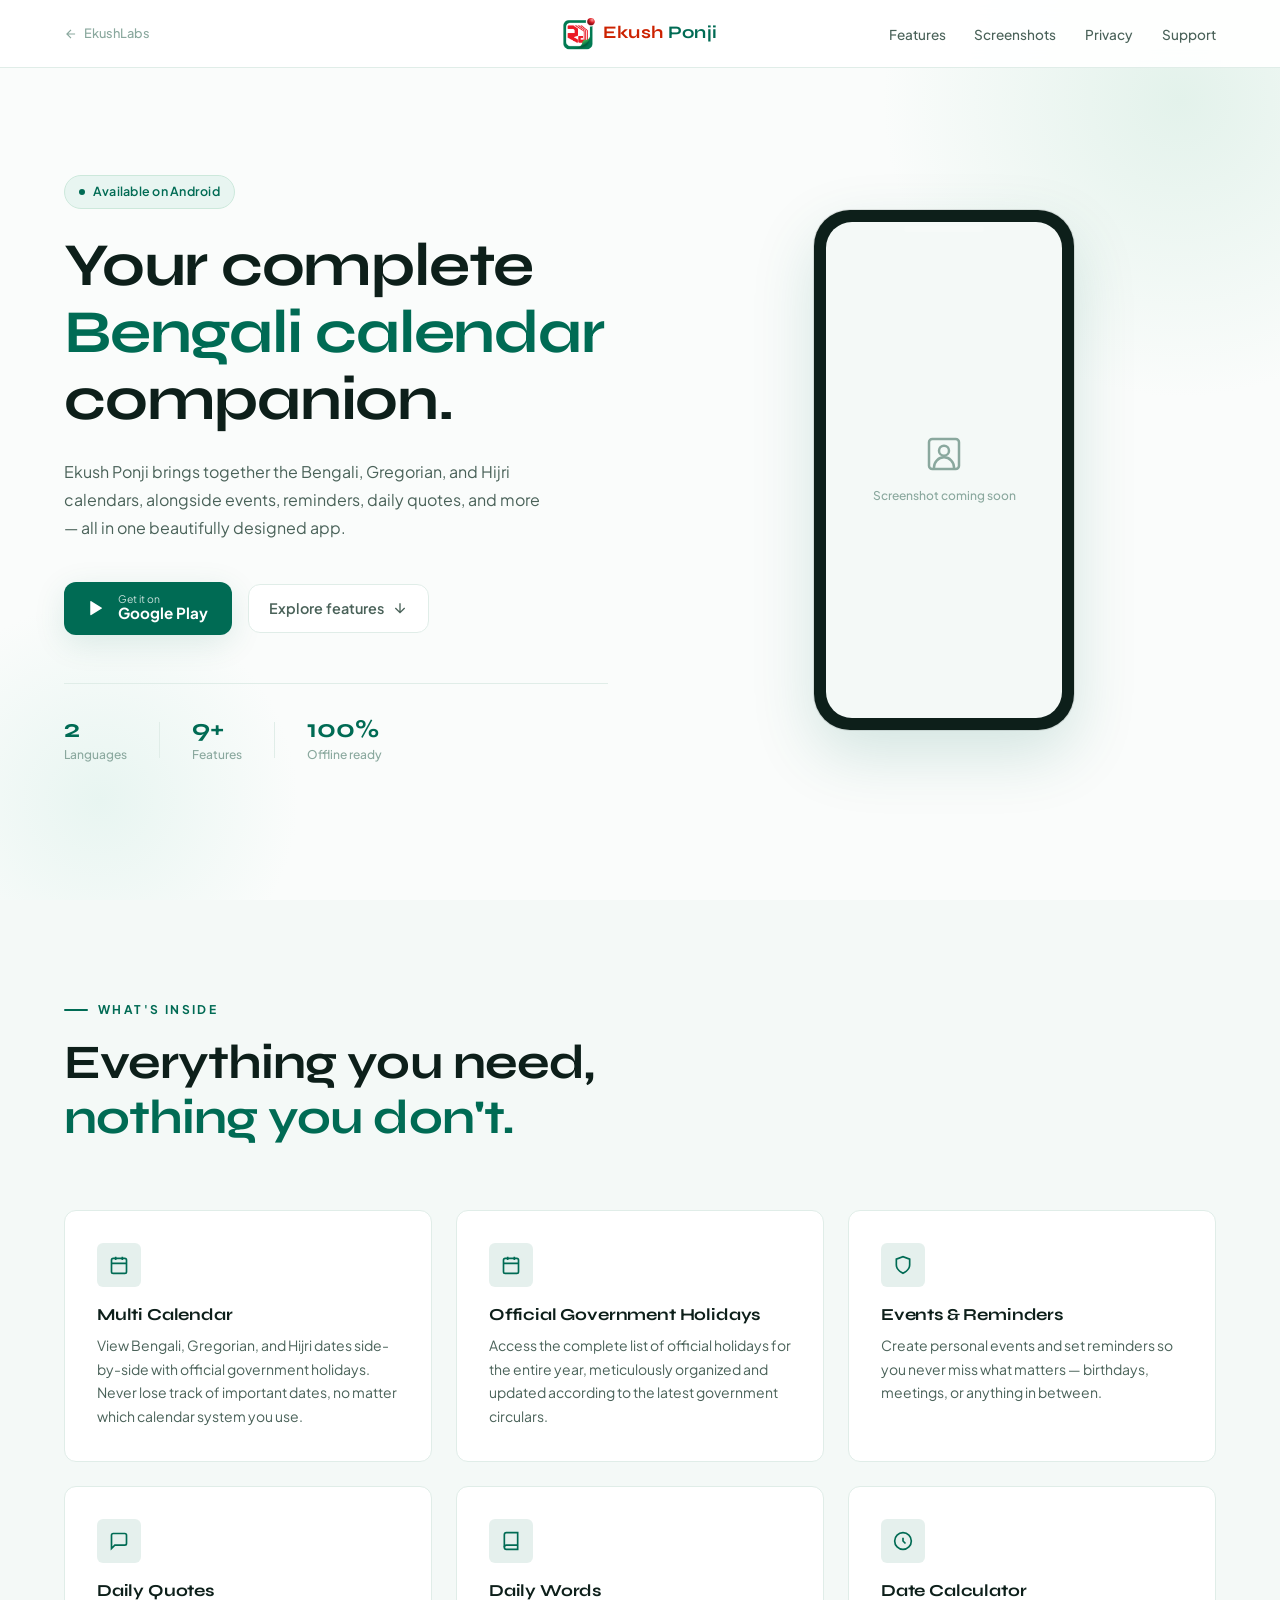
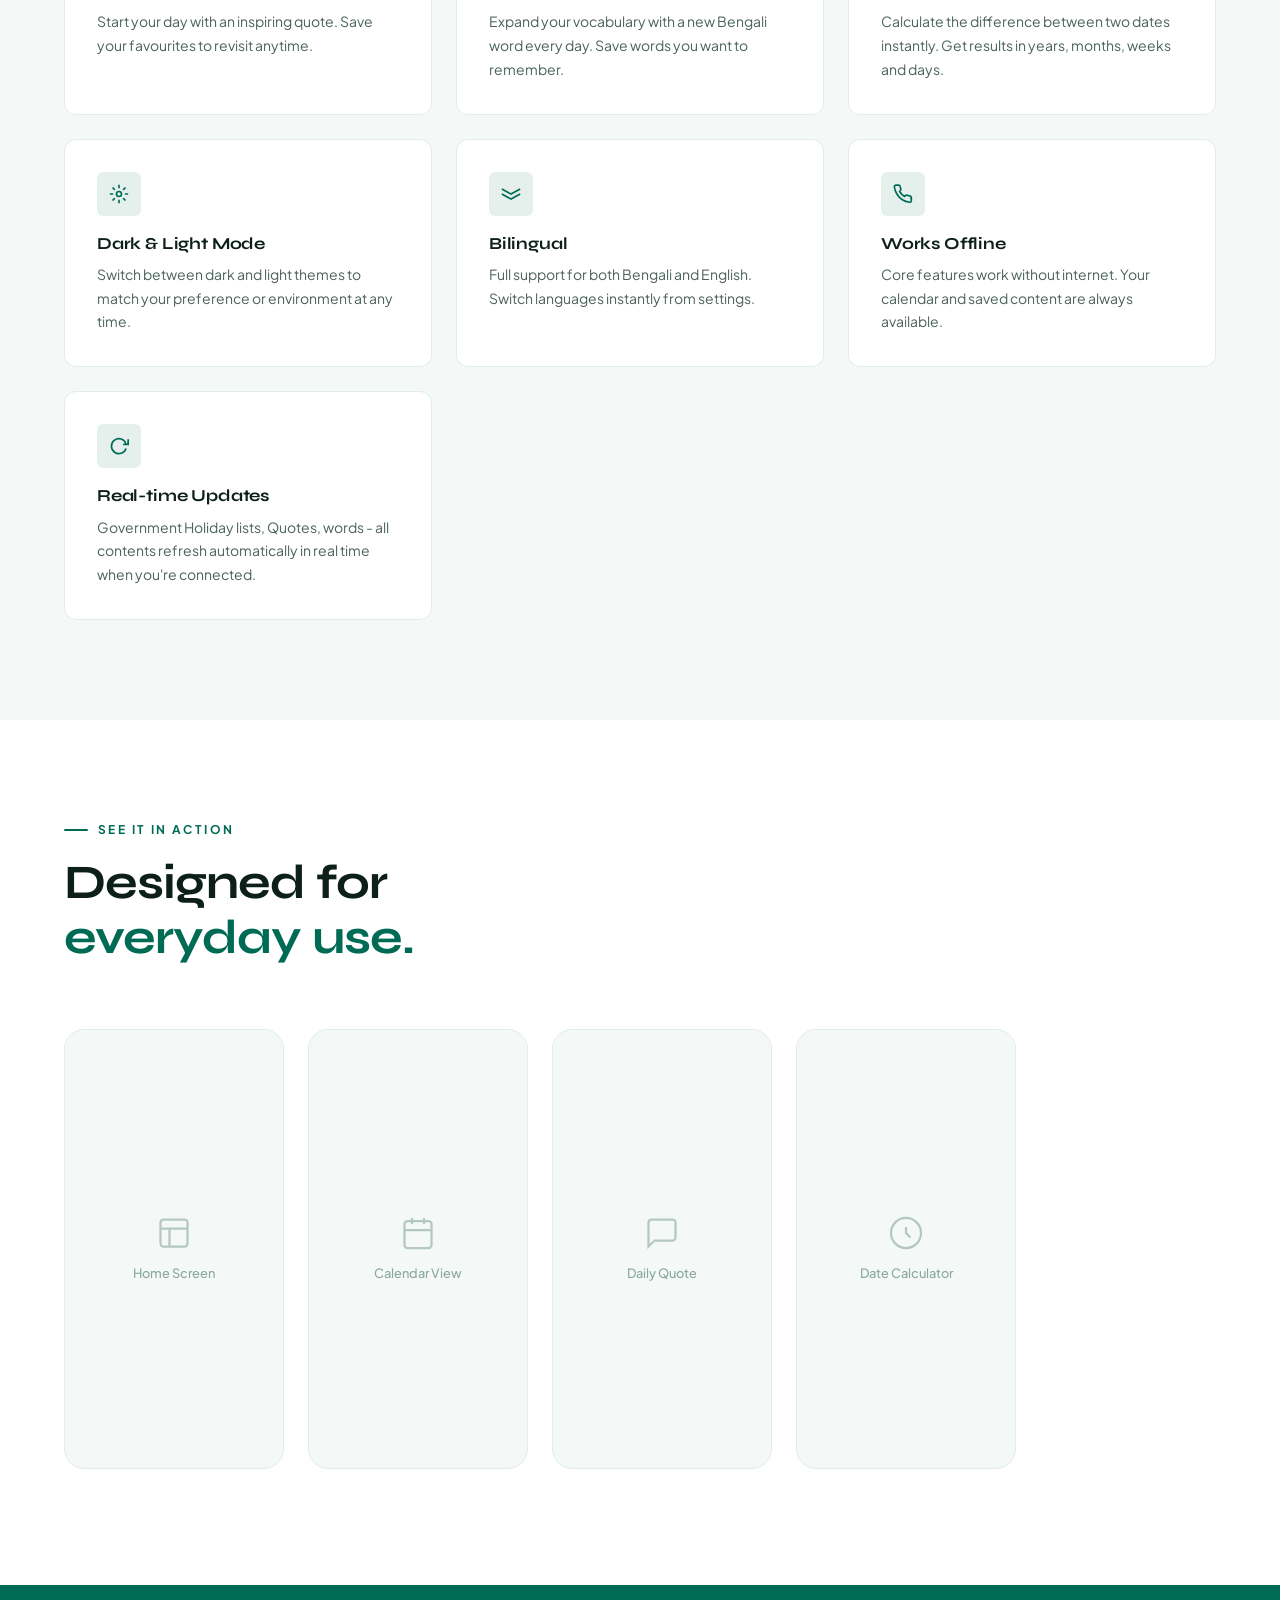
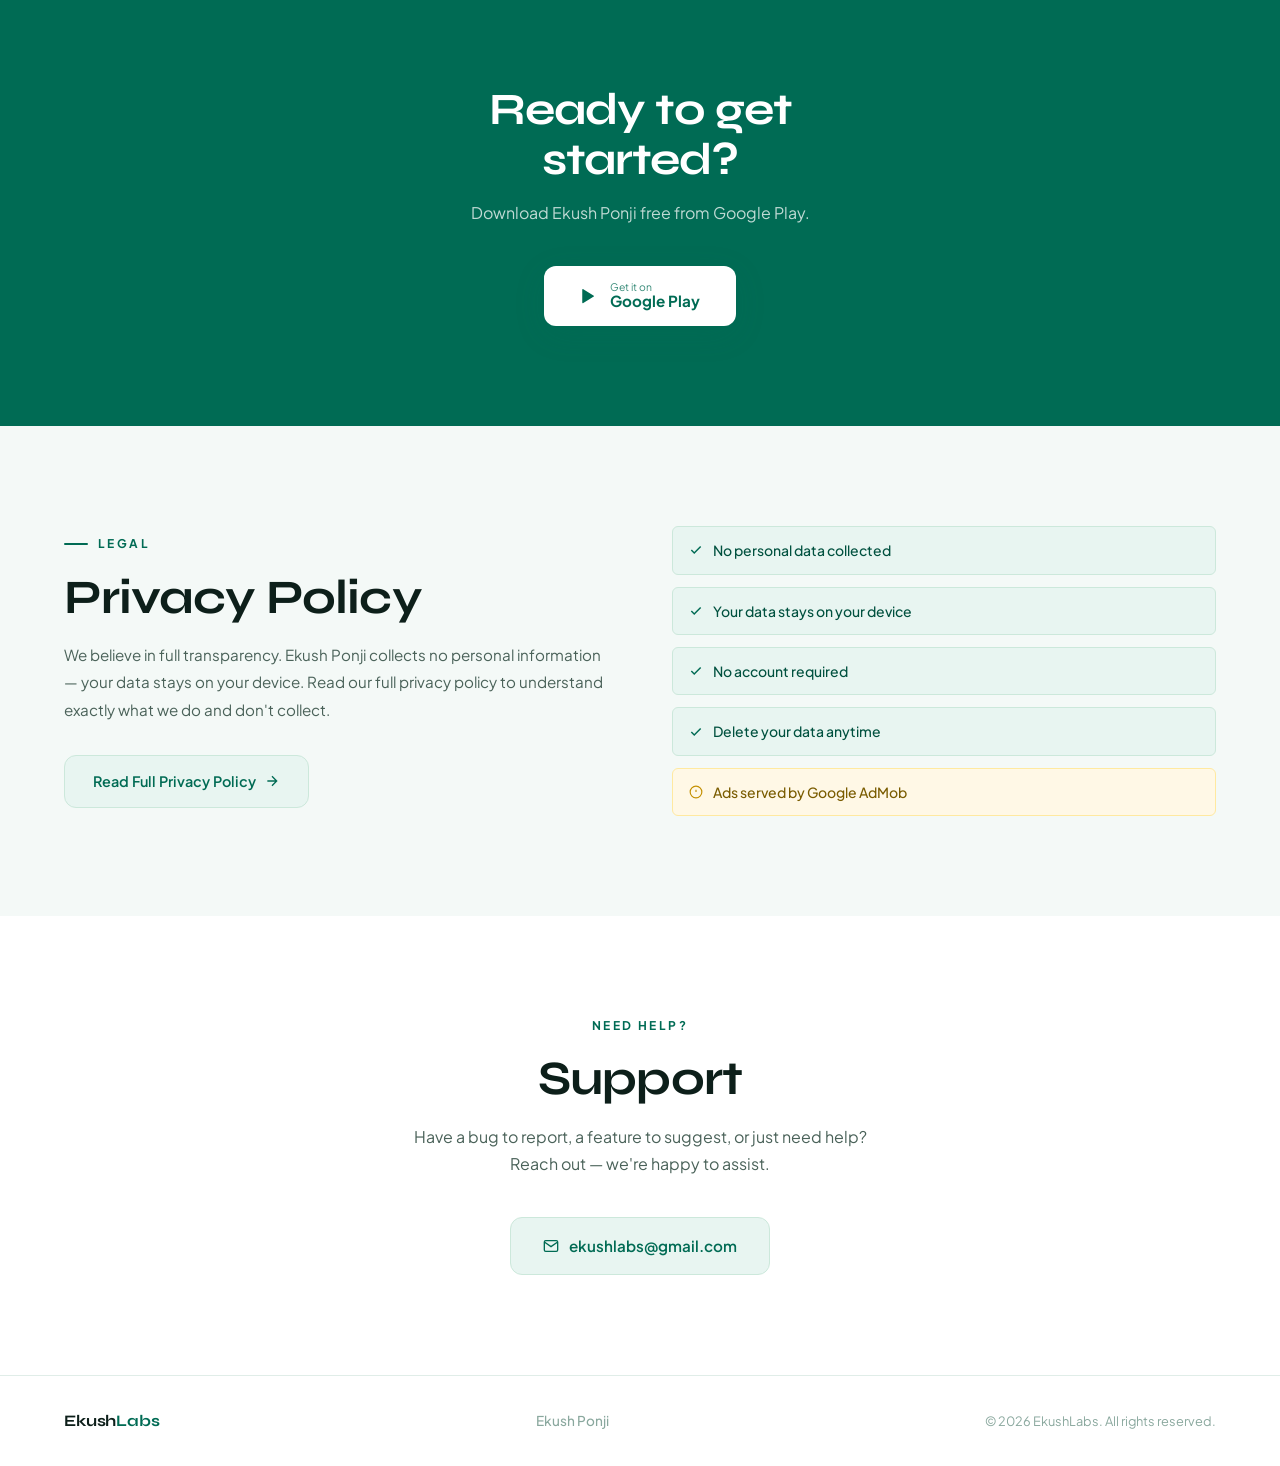
==== index.html @ c19675a7 "new version" ====
<!DOCTYPE html>
<html lang="en">
<head>
  <meta charset="UTF-8" />
  <meta name="viewport" content="width=device-width, initial-scale=1.0" />

  <!-- ─── SEO ─────────────────────────────────────────────────── -->
  <title>Ekush Ponji — Your complete Bengali calendar companion</title>
  <meta name="description" content="Ekush Ponji is a Bengali calendar app with events, reminders, daily quotes, daily words, date calculator and more — built for everyday life in Bangladesh." />
  <meta name="robots" content="index, follow" />
  <meta name="author" content="EkushLabs" />

  <!-- ─── THEME COLOR ───────────────────────────────────────────── -->
  <meta name="theme-color" content="#006B54" />

  <!-- ─── OPEN GRAPH ───────────────────────────────────────────── -->
  <meta property="og:type"        content="website" />
  <meta property="og:url"         content="https://ekushponji.ekushlabs.com/" />
  <meta property="og:title"       content="Ekush Ponji — Your complete Bengali calendar companion" />
  <meta property="og:description" content="Bengali calendar, events, reminders, daily quotes, daily words and more." />
  <!-- TODO: Create a 1200x630px branded image and place at assets/og-image.png -->
  <meta property="og:image"       content="https://ekushponji.ekushlabs.com/assets/og-image.png" />

  <!-- ─── TWITTER CARD ─────────────────────────────────────────── -->
  <meta name="twitter:card"        content="summary_large_image" />
  <meta name="twitter:title"       content="Ekush Ponji — Your complete Bengali calendar companion" />
  <meta name="twitter:description" content="Bengali calendar, events, reminders, daily quotes, daily words and more." />
  <meta name="twitter:image"       content="https://ekushponji.ekushlabs.com/assets/og-image.png" />

  <!-- ─── FAVICON ──────────────────────────────────────────────── -->
  <!-- TODO: Add Ekush Ponji app icon as assets/icon.png -->
  <link rel="icon" type="image/png" href="assets/icon.png" />
  <link rel="apple-touch-icon"      href="assets/icon.png" />

  <!-- ─── FONTS ────────────────────────────────────────────────── -->
  <link rel="preconnect" href="https://fonts.googleapis.com" />
  <link rel="preconnect" href="https://fonts.gstatic.com" crossorigin />
  <link href="https://fonts.googleapis.com/css2?family=Plus+Jakarta+Sans:wght@300;400;500;600;700&family=Syne:wght@700;800&display=swap" rel="stylesheet" />

  <!-- ─── STYLES ───────────────────────────────────────────────── -->
  <link rel="stylesheet" href="css/components.css" />
  <link rel="stylesheet" href="css/style.css" />

  <!-- ─── GOOGLE ANALYTICS ─────────────────────────────────────── -->
  <!-- TODO: Replace G-XXXXXXXXXX with your actual Measurement ID -->
  <!--
  <script async src="https://www.googletagmanager.com/gtag/js?id=G-XXXXXXXXXX"></script>
  <script>
    window.dataLayer = window.dataLayer || [];
    function gtag(){dataLayer.push(arguments);}
    gtag('js', new Date());
    gtag('config', 'G-XXXXXXXXXX');
  </script>
  -->
</head>
<body>

  <!-- ─── NAVBAR (injected by components.js) ───────────────────── -->
  <div id="navbar-placeholder"></div>

  <!-- ─── HERO ─────────────────────────────────────────────────── -->
  <section id="hero">
    <div class="hero-bg-shape"   aria-hidden="true"></div>
    <div class="hero-bg-shape-2" aria-hidden="true"></div>

    <div class="hero-content">
      <div class="hero-badge">
        <span class="badge-dot" aria-hidden="true"></span>
        Available on Android
      </div>

      <h1 class="hero-title">
        Your complete<br/>
        <span class="accent">Bengali calendar</span><br/>
        companion.
      </h1>

      <p class="hero-tagline">
Ekush Ponji brings together the Bengali, Gregorian, and Hijri calendars, alongside events, reminders, daily quotes, and more — all in one beautifully designed app.      </p>

      <div class="hero-actions">
        <!-- TODO: Replace # with actual Play Store URL when live -->
        <a href="#" class="btn-primary" id="play-store-btn">
          <svg viewBox="0 0 24 24" fill="currentColor" aria-hidden="true">
            <path d="M3 20.5v-17c0-.83 1-.98 1.4-.4l14 8.5c.4.24.4.86 0 1.1l-14 8.5c-.4.58-1.4.43-1.4-.4z"/>
          </svg>
          <div class="btn-text">
            <span class="btn-sub">Get it on</span>
            <span class="btn-main">Google Play</span>
          </div>
        </a>

        <a href="#features" class="btn-secondary">
          Explore features
          <svg viewBox="0 0 24 24" fill="none" stroke="currentColor" stroke-width="2" aria-hidden="true">
            <path d="M12 5v14M5 12l7 7 7-7"/>
          </svg>
        </a>
      </div>

      <div class="hero-stats">
        <div class="hero-stat">
          <span class="stat-num">2</span>
          <span class="stat-label">Languages</span>
        </div>
        <div class="stat-divider" aria-hidden="true"></div>
        <div class="hero-stat">
          <span class="stat-num">9+</span>
          <span class="stat-label">Features</span>
        </div>
        <div class="stat-divider" aria-hidden="true"></div>
        <div class="hero-stat">
          <span class="stat-num">100%</span>
          <span class="stat-label">Offline ready</span>
        </div>
      </div>
    </div>

    <div class="hero-phone" aria-hidden="true">
      <div class="phone-mockup">
        <div class="phone-screen">
          <!-- TODO: Replace with actual screenshot:
               <img src="assets/screenshots/home.png" alt="Ekush Ponji Home Screen" /> -->
          <div class="phone-placeholder">
            <svg viewBox="0 0 24 24" fill="none" stroke="currentColor" stroke-width="1.5">
              <rect x="3" y="3" width="18" height="18" rx="2"/>
              <circle cx="12" cy="10" r="3"/>
              <path d="M6 21v-1a6 6 0 0 1 12 0v1"/>
            </svg>
            <span>Screenshot coming soon</span>
          </div>
        </div>
      </div>
    </div>
  </section>

  <!-- ─── FEATURES ─────────────────────────────────────────────── -->
  <section id="features">
    <div class="section-header reveal">
      <p class="section-label">What's inside</p>
      <h2 class="section-title">Everything you need,<br/><span class="accent">nothing you don't.</span></h2>
    </div>

    <div class="features-grid">

      <div class="feature-card reveal">
        <div class="feature-icon">
          <svg viewBox="0 0 24 24" fill="none" stroke="currentColor" stroke-width="2">
            <rect x="3" y="4" width="18" height="18" rx="2"/>
            <path d="M16 2v4M8 2v4M3 10h18"/>
          </svg>
        </div>
        <h3 class="feature-title">Multi Calendar</h3>
        <p class="feature-desc">View Bengali, Gregorian, and Hijri dates side-by-side with official government holidays. Never lose track of important dates, no matter which calendar system you use.</p>
      </div>

      <div class="feature-card reveal">
        <div class="feature-icon">
          <svg viewBox="0 0 24 24" fill="none" stroke="currentColor" stroke-width="2">
            <rect x="3" y="4" width="18" height="18" rx="2"/>
            <path d="M16 2v4M8 2v4M3 10h18"/>
          </svg>
        </div>
        <h3 class="feature-title">Official Government Holidays</h3>
        <p class="feature-desc">Access the complete list of official holidays for the entire year, meticulously organized and updated according to the latest government circulars.</p>
      </div>

      <div class="feature-card reveal">
        <div class="feature-icon">
          <svg viewBox="0 0 24 24" fill="none" stroke="currentColor" stroke-width="2">
            <path d="M12 22s8-4 8-10V5l-8-3-8 3v7c0 6 8 10 8 10z"/>
          </svg>
        </div>
        <h3 class="feature-title">Events &amp; Reminders</h3>
        <p class="feature-desc">Create personal events and set reminders so you never miss what matters — birthdays, meetings, or anything in between.</p>
      </div>

      <div class="feature-card reveal">
        <div class="feature-icon">
          <svg viewBox="0 0 24 24" fill="none" stroke="currentColor" stroke-width="2">
            <path d="M21 15a2 2 0 0 1-2 2H7l-4 4V5a2 2 0 0 1 2-2h14a2 2 0 0 1 2 2z"/>
          </svg>
        </div>
        <h3 class="feature-title">Daily Quotes</h3>
        <p class="feature-desc">Start your day with an inspiring quote. Save your favourites to revisit anytime.</p>
      </div>

      <div class="feature-card reveal">
        <div class="feature-icon">
          <svg viewBox="0 0 24 24" fill="none" stroke="currentColor" stroke-width="2">
            <path d="M4 19.5A2.5 2.5 0 0 1 6.5 17H20"/>
            <path d="M6.5 2H20v20H6.5A2.5 2.5 0 0 1 4 19.5v-15A2.5 2.5 0 0 1 6.5 2z"/>
          </svg>
        </div>
        <h3 class="feature-title">Daily Words</h3>
        <p class="feature-desc">Expand your vocabulary with a new Bengali word every day. Save words you want to remember.</p>
      </div>

      <div class="feature-card reveal">
        <div class="feature-icon">
          <svg viewBox="0 0 24 24" fill="none" stroke="currentColor" stroke-width="2">
            <circle cx="12" cy="12" r="10"/>
            <path d="M12 8v4l3 3"/>
          </svg>
        </div>
        <h3 class="feature-title">Date Calculator</h3>
        <p class="feature-desc">Calculate the difference between two dates instantly. Get results in years, months, weeks and days.</p>
      </div>

      <div class="feature-card reveal">
        <div class="feature-icon">
          <svg viewBox="0 0 24 24" fill="none" stroke="currentColor" stroke-width="2">
            <circle cx="12" cy="12" r="3"/>
            <path d="M12 1v4M12 19v4M4.22 4.22l2.83 2.83M16.95 16.95l2.83 2.83M1 12h4M19 12h4M4.22 19.78l2.83-2.83M16.95 7.05l2.83-2.83"/>
          </svg>
        </div>
        <h3 class="feature-title">Dark &amp; Light Mode</h3>
        <p class="feature-desc">Switch between dark and light themes to match your preference or environment at any time.</p>
      </div>

      <div class="feature-card reveal">
        <div class="feature-icon">
          <svg viewBox="0 0 24 24" fill="none" stroke="currentColor" stroke-width="2">
            <path d="M1 6l11 6 11-6"/>
            <path d="M1 12l11 6 11-6"/>
          </svg>
        </div>
        <h3 class="feature-title">Bilingual</h3>
        <p class="feature-desc">Full support for both Bengali and English. Switch languages instantly from settings.</p>
      </div>

      <div class="feature-card reveal">
        <div class="feature-icon">
          <svg viewBox="0 0 24 24" fill="none" stroke="currentColor" stroke-width="2">
            <path d="M22 16.92v3a2 2 0 0 1-2.18 2 19.79 19.79 0 0 1-8.63-3.07A19.5 19.5 0 0 1 4.69 12a19.79 19.79 0 0 1-3.07-8.67A2 2 0 0 1 3.6 1.27h3a2 2 0 0 1 2 1.72c.127.96.361 1.903.7 2.81a2 2 0 0 1-.45 2.11L7.91 8.96a16 16 0 0 0 6 6l.92-.92a2 2 0 0 1 2.11-.45c.907.339 1.85.573 2.81.7A2 2 0 0 1 21.73 16.92z"/>
          </svg>
        </div>
        <h3 class="feature-title">Works Offline</h3>
        <p class="feature-desc">Core features work without internet. Your calendar and saved content are always available.</p>
      </div>

      <div class="feature-card reveal">
        <div class="feature-icon">
          <svg viewBox="0 0 24 24" fill="none" stroke="currentColor" stroke-width="2">
            <polyline points="23 4 23 10 17 10"/>
            <path d="M20.49 15a9 9 0 1 1-.05-5.79"/>
          </svg>
        </div>
        <h3 class="feature-title">Real-time Updates</h3>
        <p class="feature-desc">Government Holiday lists, Quotes, words - all contents refresh automatically in real time when you're connected.</p>
      </div>

    </div>
  </section>

  <!-- ─── SCREENSHOTS ───────────────────────────────────────────── -->
  <section id="screenshots">
    <div class="section-header reveal">
      <p class="section-label">See it in action</p>
      <h2 class="section-title">Designed for<br/><span class="accent">everyday use.</span></h2>
    </div>

    <!-- TODO: Replace placeholder cards with actual screenshots
         Usage: <img src="assets/screenshots/name.png" alt="Description" />
         Recommended size: 390x844px -->
    <div class="screenshots-row">
      <div class="screenshot-card reveal">
        <div class="screenshot-placeholder">
          <svg viewBox="0 0 24 24" fill="none" stroke="currentColor" stroke-width="1.5">
            <rect x="3" y="3" width="18" height="18" rx="2"/>
            <path d="M3 9h18M9 21V9"/>
          </svg>
          <span>Home Screen</span>
        </div>
      </div>
      <div class="screenshot-card reveal">
        <div class="screenshot-placeholder">
          <svg viewBox="0 0 24 24" fill="none" stroke="currentColor" stroke-width="1.5">
            <rect x="3" y="4" width="18" height="18" rx="2"/>
            <path d="M16 2v4M8 2v4M3 10h18"/>
          </svg>
          <span>Calendar View</span>
        </div>
      </div>
      <div class="screenshot-card reveal">
        <div class="screenshot-placeholder">
          <svg viewBox="0 0 24 24" fill="none" stroke="currentColor" stroke-width="1.5">
            <path d="M21 15a2 2 0 0 1-2 2H7l-4 4V5a2 2 0 0 1 2-2h14a2 2 0 0 1 2 2z"/>
          </svg>
          <span>Daily Quote</span>
        </div>
      </div>
      <div class="screenshot-card reveal">
        <div class="screenshot-placeholder">
          <svg viewBox="0 0 24 24" fill="none" stroke="currentColor" stroke-width="1.5">
            <circle cx="12" cy="12" r="10"/>
            <path d="M12 8v4l3 3"/>
          </svg>
          <span>Date Calculator</span>
        </div>
      </div>
    </div>
  </section>

  <!-- ─── DOWNLOAD ──────────────────────────────────────────────── -->
  <section id="download">
    <div class="download-inner reveal">
      <h2 class="download-title">Ready to get started?</h2>
      <p class="download-sub">Download Ekush Ponji free from Google Play.</p>
      <!-- TODO: Replace # with actual Play Store URL when live -->
      <a href="#" class="btn-primary large">
        <svg viewBox="0 0 24 24" fill="currentColor" aria-hidden="true">
          <path d="M3 20.5v-17c0-.83 1-.98 1.4-.4l14 8.5c.4.24.4.86 0 1.1l-14 8.5c-.4.58-1.4.43-1.4-.4z"/>
        </svg>
        <div class="btn-text">
          <span class="btn-sub">Get it on</span>
          <span class="btn-main">Google Play</span>
        </div>
      </a>
    </div>
  </section>

  <!-- ─── PRIVACY TEASER ───────────────────────────────────────── -->
  <section id="privacy">
    <div class="privacy-teaser reveal">
      <div class="privacy-teaser-left">
        <p class="section-label">Legal</p>
        <h2 class="section-title">Privacy Policy</h2>
        <p class="privacy-teaser-desc">We believe in full transparency. Ekush Ponji collects no personal information — your data stays on your device. Read our full privacy policy to understand exactly what we do and don't collect.</p>
        <a href="privacy.html" class="btn-privacy">
          Read Full Privacy Policy
          <svg viewBox="0 0 24 24" fill="none" stroke="currentColor" stroke-width="2" aria-hidden="true">
            <path d="M5 12h14M12 5l7 7-7 7"/>
          </svg>
        </a>
      </div>
      <div class="privacy-teaser-right">
        <div class="privacy-pill good">
          <svg viewBox="0 0 24 24" fill="none" stroke="currentColor" stroke-width="2.5"><polyline points="20 6 9 17 4 12"/></svg>
          No personal data collected
        </div>
        <div class="privacy-pill good">
          <svg viewBox="0 0 24 24" fill="none" stroke="currentColor" stroke-width="2.5"><polyline points="20 6 9 17 4 12"/></svg>
          Your data stays on your device
        </div>
        <div class="privacy-pill good">
          <svg viewBox="0 0 24 24" fill="none" stroke="currentColor" stroke-width="2.5"><polyline points="20 6 9 17 4 12"/></svg>
          No account required
        </div>
        <div class="privacy-pill good">
          <svg viewBox="0 0 24 24" fill="none" stroke="currentColor" stroke-width="2.5"><polyline points="20 6 9 17 4 12"/></svg>
          Delete your data anytime
        </div>
        <div class="privacy-pill neutral">
          <svg viewBox="0 0 24 24" fill="none" stroke="currentColor" stroke-width="2"><circle cx="12" cy="12" r="10"/><line x1="12" y1="8" x2="12" y2="12"/><line x1="12" y1="16" x2="12.01" y2="16"/></svg>
          Ads served by Google AdMob
        </div>
      </div>
    </div>
  </section>

  <!-- ─── SUPPORT ───────────────────────────────────────────────── -->
  <section id="support">
    <div class="support-inner reveal">
      <p class="section-label center">Need help?</p>
      <h2 class="section-title center">Support</h2>
      <p class="support-sub">Have a bug to report, a feature to suggest, or just need help? Reach out — we're happy to assist.</p>
      <a href="mailto:ekushlabs@gmail.com" class="contact-email">
        <svg viewBox="0 0 24 24" fill="none" stroke="currentColor" stroke-width="2" aria-hidden="true">
          <path d="M4 4h16c1.1 0 2 .9 2 2v12c0 1.1-.9 2-2 2H4c-1.1 0-2-.9-2-2V6c0-1.1.9-2 2-2z"/>
          <polyline points="22,6 12,13 2,6"/>
        </svg>
        <span>ekushlabs@gmail.com</span>
      </a>
    </div>
  </section>

  <!-- ─── FOOTER (injected by components.js) ───────────────────── -->
  <div id="footer-placeholder"></div>

  <!-- ─── SCRIPTS ───────────────────────────────────────────────── -->
  <script src="js/components.js" defer></script>
  <script src="js/main.js" defer></script>

</body>
</html>
---- css/components.css ----
/* ============================================================
   Ekush Ponji — components.css
   Shared styles for navbar and footer used across all pages.
   Structure:
   1.  Navbar
   2.  Footer
============================================================ */


/* ─── 1. NAVBAR ─────────────────────────────────────────────── */
#navbar {
  position: fixed;
  top: 0;
  left: 0;
  right: 0;
  z-index: 100;
  display: flex;
  align-items: center;
  justify-content: space-between;
  padding: 0 5vw;
  height: 68px;
  background: rgba(255, 255, 255, 0.92);
  backdrop-filter: blur(16px);
  border-bottom: 1px solid var(--border);
  transition: box-shadow var(--transition);
}

#navbar.scrolled {
  box-shadow: var(--shadow-sm);
}

/* Back link — left side */
.nav-back {
  display: flex;
  align-items: center;
  gap: 6px;
  font-family: var(--font-body);
  font-size: 0.8rem;
  font-weight: 500;
  color: var(--text-muted);
  text-decoration: none;
  transition: color var(--transition);
  white-space: nowrap;
}

.nav-back svg {
  width: 14px;
  height: 14px;
  stroke: currentColor;
  flex-shrink: 0;
}

.nav-back:hover {
  color: var(--green);
}

/* Brand — center */
.nav-brand {
  position: absolute;
  left: 50%;
  transform: translateX(-50%);
  display: flex;
  align-items: center;
  gap: 8px;
  text-decoration: none;
}

.nav-logo {
  width: 32px;
  height: 32px;
  object-fit: contain;
  flex-shrink: 0;
}

.nav-name {
  display: flex;
  align-items: center;
  gap: 4px;
  font-family: var(--font-display);
  font-size: 1.1rem;
  font-weight: 700;
  letter-spacing: 0.02em;
}

.nav-ekush {
  color: var(--deep-red);
}

.nav-ponji {
  color: var(--green);
}

/* Nav links — right side */
.nav-links {
  display: flex;
  align-items: center;
  gap: 1.8rem;
  list-style: none;
}

.nav-links a {
  font-size: 0.85rem;
  font-weight: 500;
  color: var(--text-secondary);
  text-decoration: none;
  transition: color var(--transition);
  position: relative;
}

.nav-links a::after {
  content: '';
  position: absolute;
  bottom: -4px;
  left: 0;
  width: 0;
  height: 2px;
  background: var(--green);
  border-radius: 2px;
  transition: width var(--transition);
}

.nav-links a:hover,
.nav-links a.active {
  color: var(--green);
}

.nav-links a:hover::after,
.nav-links a.active::after {
  width: 100%;
}


/* ─── 2. FOOTER ─────────────────────────────────────────────── */
#footer {
  padding: 2rem 5vw;
  border-top: 1px solid var(--border);
  display: flex;
  align-items: center;
  justify-content: space-between;
  flex-wrap: wrap;
  gap: 1rem;
  background: var(--white);
}

.footer-brand {
  font-family: var(--font-display);
  font-size: 1rem;
  font-weight: 700;
  color: var(--text-primary);
  letter-spacing: -0.01em;
  text-decoration: none;
  transition: opacity var(--transition);
}

.footer-brand:hover {
  opacity: 0.7;
}

.footer-accent {
  color: var(--green);
}

.footer-app {
  font-size: 0.85rem;
  font-weight: 500;
  color: var(--text-muted);
}

.footer-copy {
  font-size: 0.8rem;
  color: var(--text-muted);
}


/* ─── RESPONSIVE ────────────────────────────────────────────── */
@media (max-width: 768px) {
  .nav-links {
    display: none;
  }

  #footer {
    flex-direction: column;
    align-items: flex-start;
    gap: 0.5rem;
  }

  .footer-app {
    display: none;
  }
}
---- css/style.css ----
/* ============================================================
   Ekush Ponji — style.css
   Structure:
   1.  Variables
   2.  Reset
   3.  Typography
   4.  Layout Helpers
   5.  Hero
   6.  Section Commons
   7.  Features Section
   8.  Screenshots Section
   9.  Download Section
   10. Privacy Teaser Section
   11. Support Section
   12. Animations & Reveal
   13. Responsive
============================================================ */


/* ─── 1. VARIABLES ──────────────────────────────────────────── */
:root {
  /* Brand Colors */
  --green:          #006B54;
  --green-dark:     #00513F;
  --green-light:    #E8F5F1;
  --green-mid:      #CCE8DB;
  --green-dim:      rgba(0, 107, 84, 0.1);
  --green-glow:     rgba(0, 107, 84, 0.25);
  --deep-red:       #CC2200;

  /* Neutrals */
  --white:          #FFFFFF;
  --off-white:      #FAFCFB;
  --surface:        #F4F9F7;
  --border:         #E0EDE8;
  --text-primary:   #0D1F1A;
  --text-secondary: #4A6259;
  --text-muted:     #8AA89E;

  /* Typography */
  --font-display:   'Syne', sans-serif;
  --font-body:      'Plus Jakarta Sans', sans-serif;

  /* Misc */
  --radius-sm:      6px;
  --radius:         12px;
  --radius-lg:      20px;
  --transition:     0.3s cubic-bezier(0.4, 0, 0.2, 1);
  --shadow-sm:      0 2px 8px rgba(0, 107, 84, 0.08);
  --shadow:         0 8px 32px rgba(0, 107, 84, 0.12);
  --shadow-lg:      0 24px 64px rgba(0, 107, 84, 0.16);
}


/* ─── 2. RESET ──────────────────────────────────────────────── */
*,
*::before,
*::after {
  box-sizing: border-box;
  margin: 0;
  padding: 0;
}

html {
  scroll-behavior: smooth;
}

body {
  background: var(--white);
  color: var(--text-primary);
  font-family: var(--font-body);
  font-weight: 400;
  line-height: 1.6;
  overflow-x: hidden;
}

img {
  display: block;
  max-width: 100%;
}

a {
  color: inherit;
  text-decoration: none;
}

ul {
  list-style: none;
}


/* ─── 3. TYPOGRAPHY ─────────────────────────────────────────── */
h1, h2, h3, h4 {
  font-family: var(--font-display);
  font-weight: 700;
  line-height: 1.1;
}


/* ─── 4. LAYOUT HELPERS ─────────────────────────────────────── */
.accent {
  color: var(--green);
}

.center {
  text-align: center;
}

.center.section-label {
  justify-content: center;
}

.center.section-label::before {
  display: none;
}


/* ─── 5. HERO ───────────────────────────────────────────────── */
#hero {
  min-height: 100vh;
  display: grid;
  grid-template-columns: 1fr 1fr;
  align-items: center;
  gap: 4rem;
  padding: 100px 5vw 60px;
  background: var(--off-white);
  position: relative;
  overflow: hidden;
}

.hero-bg-shape {
  position: absolute;
  top: -200px;
  right: -200px;
  width: 600px;
  height: 600px;
  background: radial-gradient(ellipse, var(--green-mid) 0%, transparent 70%);
  pointer-events: none;
  opacity: 0.5;
}

.hero-bg-shape-2 {
  position: absolute;
  bottom: -100px;
  left: -100px;
  width: 400px;
  height: 400px;
  background: radial-gradient(ellipse, var(--green-light) 0%, transparent 70%);
  pointer-events: none;
}

.hero-content {
  position: relative;
  z-index: 1;
  animation: fadeUp 0.8s ease both;
}

.hero-badge {
  display: inline-flex;
  align-items: center;
  gap: 8px;
  font-size: 0.78rem;
  font-weight: 600;
  color: var(--green);
  background: var(--green-light);
  border: 1px solid var(--green-mid);
  padding: 6px 14px;
  border-radius: 100px;
  margin-bottom: 1.5rem;
  letter-spacing: 0.02em;
}

.badge-dot {
  width: 6px;
  height: 6px;
  border-radius: 50%;
  background: var(--green);
  animation: pulse 2s infinite;
  flex-shrink: 0;
}

.hero-title {
  font-size: clamp(2.2rem, 5vw, 3.8rem);
  line-height: 1.1;
  color: var(--text-primary);
  margin-bottom: 1.5rem;
  letter-spacing: -0.02em;
}

.hero-tagline {
  font-size: 1rem;
  color: var(--text-secondary);
  line-height: 1.75;
  max-width: 480px;
  margin-bottom: 2.5rem;
  font-weight: 400;
}

.hero-actions {
  display: flex;
  align-items: center;
  gap: 1rem;
  flex-wrap: wrap;
  margin-bottom: 3rem;
}

.hero-stats {
  display: flex;
  align-items: center;
  gap: 2rem;
  padding-top: 2rem;
  border-top: 1px solid var(--border);
}

.hero-stat {
  display: flex;
  flex-direction: column;
}

.stat-num {
  font-family: var(--font-display);
  font-size: 1.6rem;
  font-weight: 700;
  color: var(--green);
  line-height: 1;
}

.stat-label {
  font-size: 0.75rem;
  color: var(--text-muted);
  font-weight: 500;
  margin-top: 4px;
}

.stat-divider {
  width: 1px;
  height: 36px;
  background: var(--border);
  flex-shrink: 0;
}

/* Phone mockup */
.hero-phone {
  position: relative;
  z-index: 1;
  display: flex;
  justify-content: center;
  animation: fadeUp 0.8s 0.2s ease both;
}

.phone-mockup {
  width: 260px;
  height: 520px;
  background: var(--text-primary);
  border-radius: 36px;
  padding: 12px;
  box-shadow: var(--shadow-lg), 0 0 0 1px rgba(0,0,0,0.1);
  position: relative;
}

.phone-mockup::before {
  content: '';
  position: absolute;
  top: 16px;
  left: 50%;
  transform: translateX(-50%);
  width: 80px;
  height: 6px;
  background: rgba(255,255,255,0.15);
  border-radius: 100px;
  z-index: 2;
}

.phone-screen {
  width: 100%;
  height: 100%;
  background: var(--surface);
  border-radius: 26px;
  overflow: hidden;
  display: flex;
  align-items: center;
  justify-content: center;
}

/* TODO: Remove .phone-placeholder once real screenshot is added */
.phone-placeholder {
  display: flex;
  flex-direction: column;
  align-items: center;
  gap: 12px;
  color: var(--text-muted);
  padding: 1.5rem;
  text-align: center;
}

.phone-placeholder svg {
  width: 40px;
  height: 40px;
  stroke: var(--text-muted);
}

.phone-placeholder span {
  font-size: 0.75rem;
  font-weight: 500;
}

.phone-screen img {
  width: 100%;
  height: 100%;
  object-fit: cover;
  border-radius: 26px;
}


/* ─── 6. SECTION COMMONS ────────────────────────────────────── */
section {
  padding: 100px 5vw;
}

.section-header {
  margin-bottom: 4rem;
  max-width: 600px;
}

.section-label {
  font-size: 0.75rem;
  font-weight: 700;
  letter-spacing: 0.2em;
  text-transform: uppercase;
  color: var(--green);
  margin-bottom: 1rem;
  display: flex;
  align-items: center;
  gap: 10px;
}

.section-label::before {
  content: '';
  display: inline-block;
  width: 24px;
  height: 2px;
  background: var(--green);
  border-radius: 2px;
  flex-shrink: 0;
}

.section-title {
  font-size: clamp(2rem, 4vw, 3rem);
  color: var(--text-primary);
  line-height: 1.15;
  letter-spacing: -0.02em;
}

.section-subtitle {
  font-size: 1rem;
  color: var(--text-secondary);
  line-height: 1.7;
  margin-top: 1rem;
}


/* ─── 7. FEATURES SECTION ───────────────────────────────────── */
#features {
  background: var(--surface);
}

.features-grid {
  display: grid;
  grid-template-columns: repeat(3, 1fr);
  gap: 1.5rem;
}

.feature-card {
  background: var(--white);
  border: 1px solid var(--border);
  border-radius: var(--radius);
  padding: 2rem;
  transition: all var(--transition);
}

.feature-card:hover {
  border-color: var(--green-mid);
  box-shadow: var(--shadow);
  transform: translateY(-3px);
}

.feature-icon {
  width: 44px;
  height: 44px;
  background: var(--green-dim);
  border-radius: var(--radius-sm);
  display: flex;
  align-items: center;
  justify-content: center;
  margin-bottom: 1.2rem;
}

.feature-icon svg {
  width: 20px;
  height: 20px;
  stroke: var(--green);
  fill: none;
}

.feature-title {
  font-family: var(--font-display);
  font-size: 1.05rem;
  font-weight: 700;
  color: var(--text-primary);
  margin-bottom: 0.6rem;
  letter-spacing: -0.01em;
}

.feature-desc {
  font-size: 0.875rem;
  color: var(--text-secondary);
  line-height: 1.7;
}


/* ─── 8. SCREENSHOTS SECTION ────────────────────────────────── */
#screenshots {
  background: var(--white);
  overflow: hidden;
}

.screenshots-row {
  display: flex;
  gap: 1.5rem;
  overflow-x: auto;
  padding-bottom: 1rem;
  scrollbar-width: none;
}

.screenshots-row::-webkit-scrollbar {
  display: none;
}

.screenshot-card {
  flex-shrink: 0;
  width: 220px;
  height: 440px;
  background: var(--surface);
  border: 1px solid var(--border);
  border-radius: var(--radius-lg);
  overflow: hidden;
  transition: all var(--transition);
}

.screenshot-card:hover {
  box-shadow: var(--shadow);
  transform: translateY(-4px);
}

/* TODO: Replace .screenshot-placeholder with actual <img> tags
   Recommended size: 390x844px
   Usage: <img src="assets/screenshots/home.png" alt="Home Screen" /> */
.screenshot-placeholder {
  width: 100%;
  height: 100%;
  display: flex;
  flex-direction: column;
  align-items: center;
  justify-content: center;
  gap: 12px;
  color: var(--text-muted);
  padding: 1.5rem;
  text-align: center;
}

.screenshot-placeholder svg {
  width: 36px;
  height: 36px;
  stroke: var(--text-muted);
  opacity: 0.6;
}

.screenshot-placeholder span {
  font-size: 0.8rem;
  font-weight: 500;
}

.screenshot-card img {
  width: 100%;
  height: 100%;
  object-fit: cover;
}


/* ─── 9. DOWNLOAD SECTION ───────────────────────────────────── */
#download {
  background: var(--green);
  text-align: center;
}

.download-inner {
  max-width: 500px;
  margin: 0 auto;
}

.download-title {
  font-size: clamp(2rem, 4vw, 2.8rem);
  color: var(--white);
  margin-bottom: 1rem;
  letter-spacing: -0.02em;
}

.download-sub {
  font-size: 1rem;
  color: rgba(255, 255, 255, 0.75);
  margin-bottom: 2.5rem;
}


/* ─── BUTTONS ───────────────────────────────────────────────── */
.btn-primary {
  display: inline-flex;
  align-items: center;
  gap: 12px;
  background: var(--green);
  color: var(--white);
  padding: 12px 24px;
  border-radius: var(--radius);
  transition: all var(--transition);
  box-shadow: var(--shadow);
}

.btn-primary svg {
  width: 18px;
  height: 18px;
  fill: currentColor;
  flex-shrink: 0;
}

.btn-primary:hover {
  background: var(--green-dark);
  transform: translateY(-2px);
  box-shadow: var(--shadow-lg);
}

.btn-primary.large {
  padding: 16px 36px;
  background: var(--white);
  color: var(--green);
}

.btn-primary.large:hover {
  background: var(--green-light);
  transform: translateY(-2px);
}

.btn-text {
  display: flex;
  flex-direction: column;
  align-items: flex-start;
}

.btn-sub {
  font-size: 0.65rem;
  font-weight: 400;
  opacity: 0.8;
  line-height: 1;
}

.btn-main {
  font-size: 0.95rem;
  font-weight: 700;
  line-height: 1.2;
}

.btn-secondary {
  display: inline-flex;
  align-items: center;
  gap: 8px;
  font-size: 0.9rem;
  font-weight: 600;
  color: var(--text-secondary);
  padding: 12px 20px;
  border: 1px solid var(--border);
  border-radius: var(--radius);
  background: var(--white);
  transition: all var(--transition);
}

.btn-secondary svg {
  width: 16px;
  height: 16px;
  stroke: currentColor;
}

.btn-secondary:hover {
  border-color: var(--green);
  color: var(--green);
  background: var(--green-light);
}


/* ─── 10. PRIVACY TEASER SECTION ────────────────────────────── */
#privacy {
  background: var(--surface);
}

.privacy-teaser {
  display: grid;
  grid-template-columns: 1fr 1fr;
  gap: 4rem;
  align-items: center;
}

.privacy-teaser-desc {
  font-size: 0.95rem;
  color: var(--text-secondary);
  line-height: 1.8;
  margin: 1rem 0 2rem;
}

.btn-privacy {
  display: inline-flex;
  align-items: center;
  gap: 8px;
  font-size: 0.9rem;
  font-weight: 600;
  color: var(--green);
  background: var(--green-light);
  border: 1px solid var(--green-mid);
  padding: 14px 28px;
  border-radius: var(--radius);
  transition: all var(--transition);
}

.btn-privacy svg {
  width: 16px;
  height: 16px;
  stroke: currentColor;
  transition: transform var(--transition);
}

.btn-privacy:hover {
  background: var(--green);
  color: var(--white);
  border-color: var(--green);
  box-shadow: var(--shadow);
}

.btn-privacy:hover svg {
  transform: translateX(4px);
}

.privacy-teaser-right {
  display: flex;
  flex-direction: column;
  gap: 0.75rem;
}

.privacy-pill {
  display: flex;
  align-items: center;
  gap: 10px;
  font-size: 0.875rem;
  font-weight: 500;
  padding: 0.75rem 1rem;
  border-radius: var(--radius-sm);
}

.privacy-pill svg {
  width: 14px;
  height: 14px;
  flex-shrink: 0;
}

.privacy-pill.good {
  background: var(--green-light);
  color: var(--green-dark);
  border: 1px solid var(--green-mid);
}

.privacy-pill.good svg {
  stroke: var(--green);
}

.privacy-pill.neutral {
  background: #FFF8E6;
  color: #7A5C00;
  border: 1px solid #FFE9A0;
}

.privacy-pill.neutral svg {
  stroke: #C49000;
}


/* ─── 11. SUPPORT SECTION ───────────────────────────────────── */
#support {
  background: var(--white);
  text-align: center;
}

.support-inner {
  max-width: 500px;
  margin: 0 auto;
}

.support-sub {
  font-size: 1rem;
  color: var(--text-secondary);
  line-height: 1.7;
  margin-top: 1rem;
  margin-bottom: 2.5rem;
}

.contact-email {
  display: inline-flex;
  align-items: center;
  gap: 10px;
  font-size: 0.95rem;
  font-weight: 600;
  color: var(--green);
  background: var(--green-light);
  border: 1px solid var(--green-mid);
  padding: 16px 32px;
  border-radius: var(--radius);
  transition: all var(--transition);
}

.contact-email svg {
  width: 16px;
  height: 16px;
  stroke: currentColor;
  fill: none;
}

.contact-email:hover {
  background: var(--green);
  color: var(--white);
  border-color: var(--green);
  box-shadow: var(--shadow);
  transform: translateY(-2px);
}


/* ─── 12. ANIMATIONS & REVEAL ───────────────────────────────── */
@keyframes fadeUp {
  from { opacity: 0; transform: translateY(24px); }
  to   { opacity: 1; transform: translateY(0); }
}

@keyframes pulse {
  0%, 100% { opacity: 1;   transform: scale(1); }
  50%       { opacity: 0.5; transform: scale(1.3); }
}

.reveal {
  opacity: 0;
  transform: translateY(28px);
  transition: opacity 0.7s ease, transform 0.7s ease;
}

.reveal.visible {
  opacity: 1;
  transform: translateY(0);
}


/* ─── 13. RESPONSIVE ────────────────────────────────────────── */
@media (max-width: 900px) {
  #hero {
    grid-template-columns: 1fr;
    text-align: center;
    padding-top: 100px;
  }

  .hero-tagline {
    margin: 0 auto 2.5rem;
  }

  .hero-actions {
    justify-content: center;
  }

  .hero-stats {
    justify-content: center;
  }

  .hero-phone {
    display: none;
  }

  .features-grid {
    grid-template-columns: repeat(2, 1fr);
  }

  .privacy-teaser {
    grid-template-columns: 1fr;
    gap: 2rem;
  }
}

@media (max-width: 600px) {
  .features-grid {
    grid-template-columns: 1fr;
  }
}
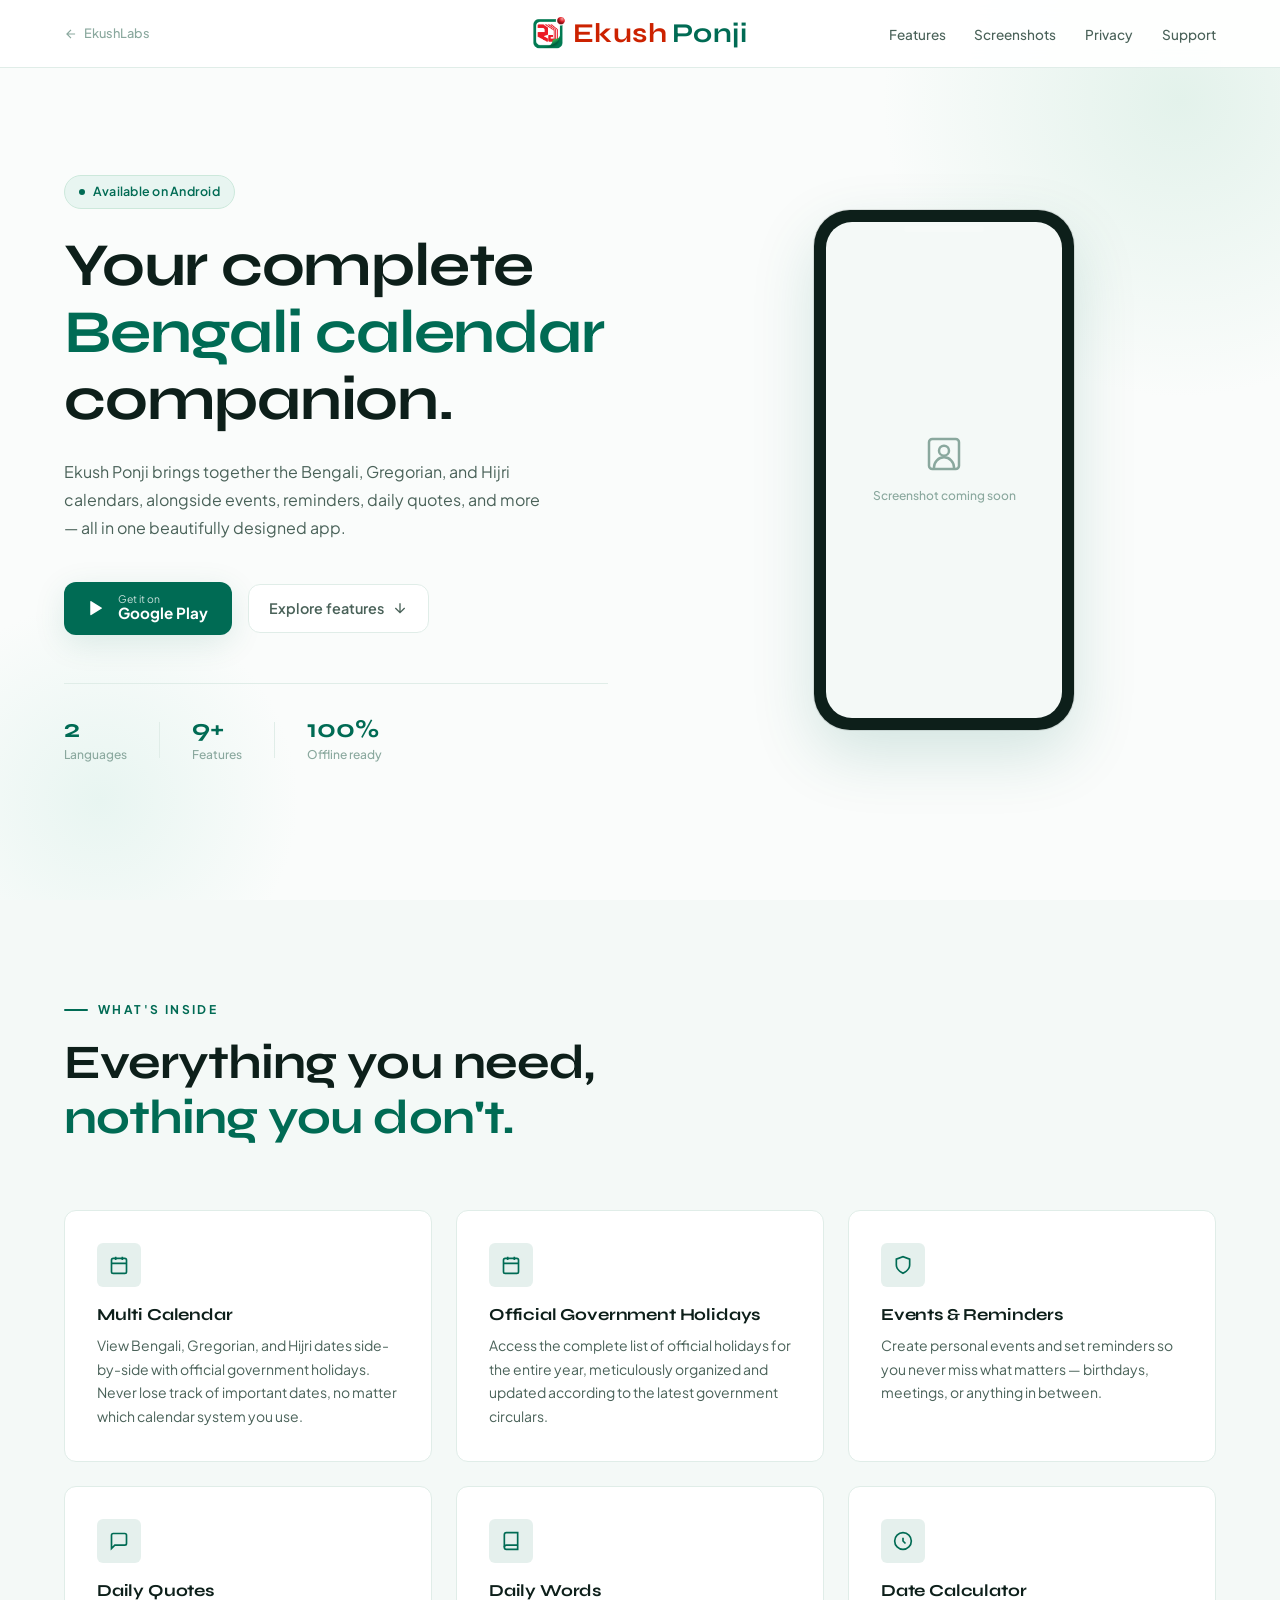
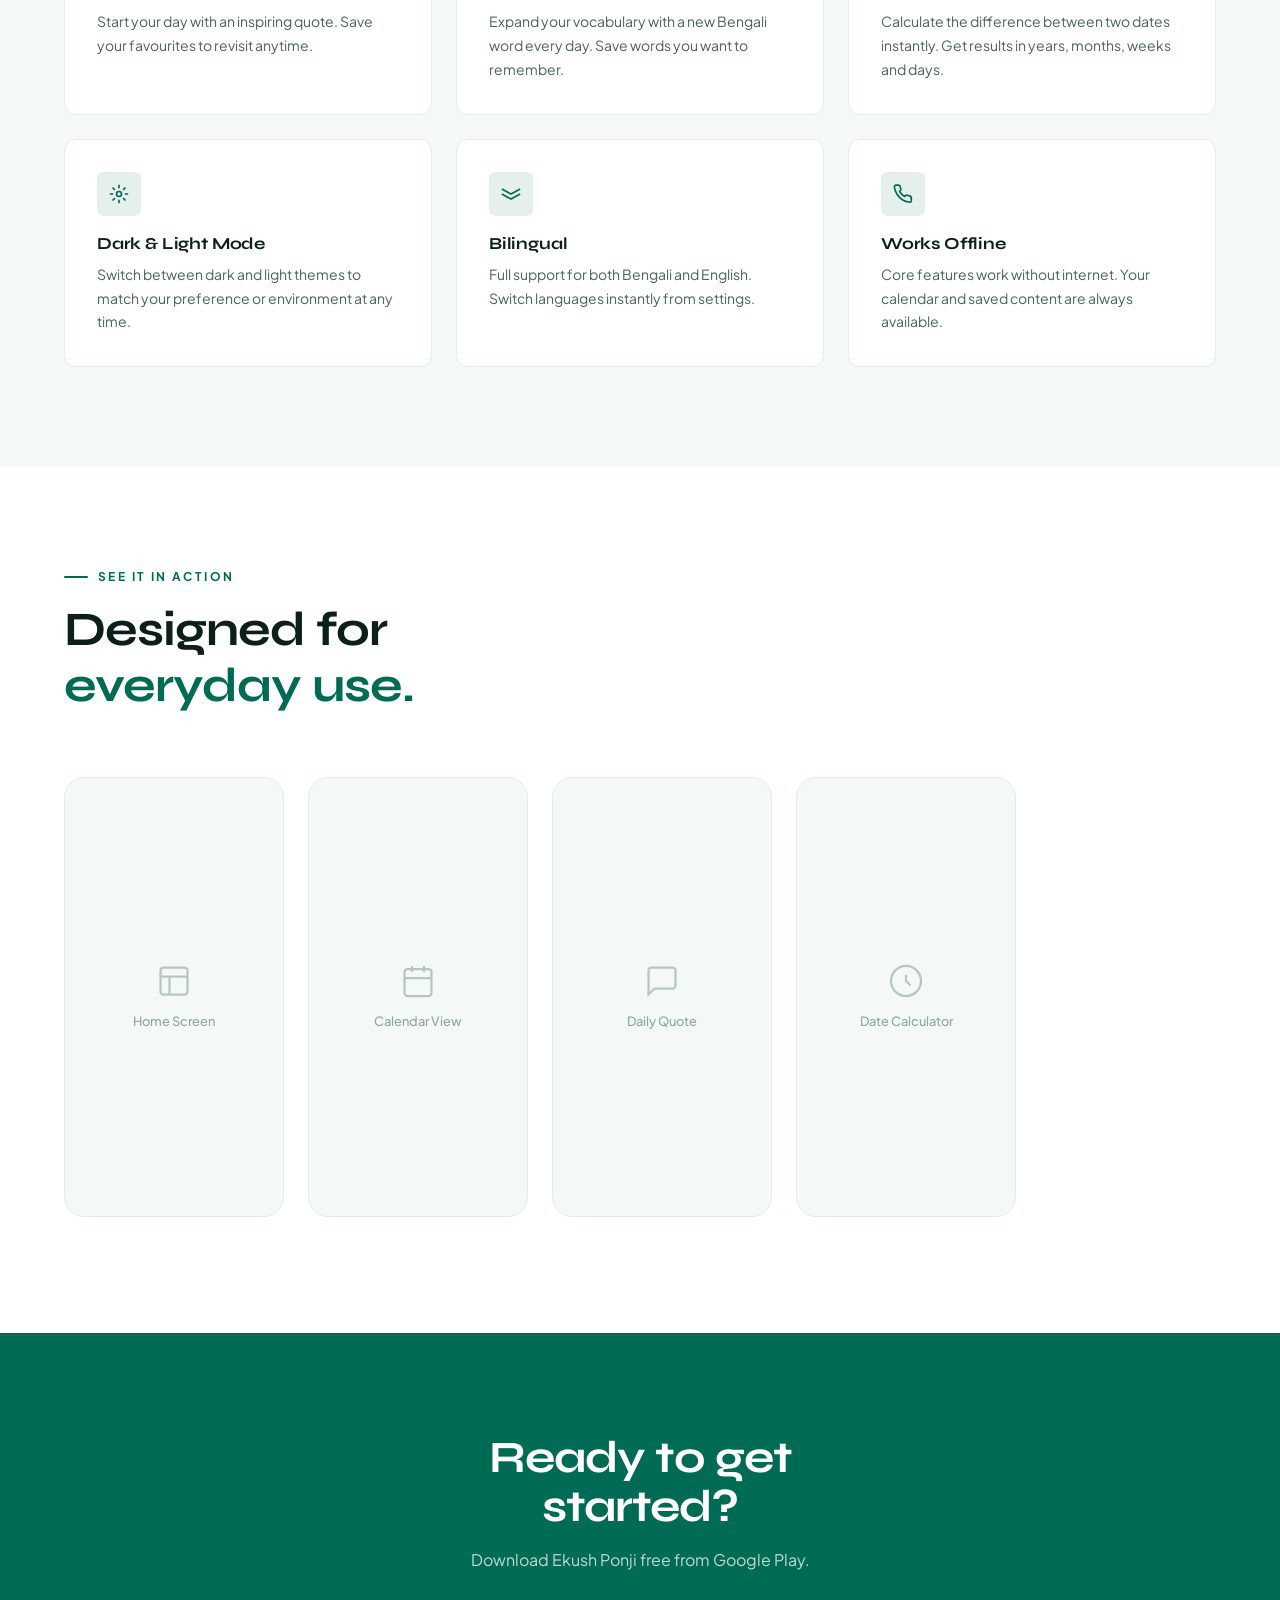
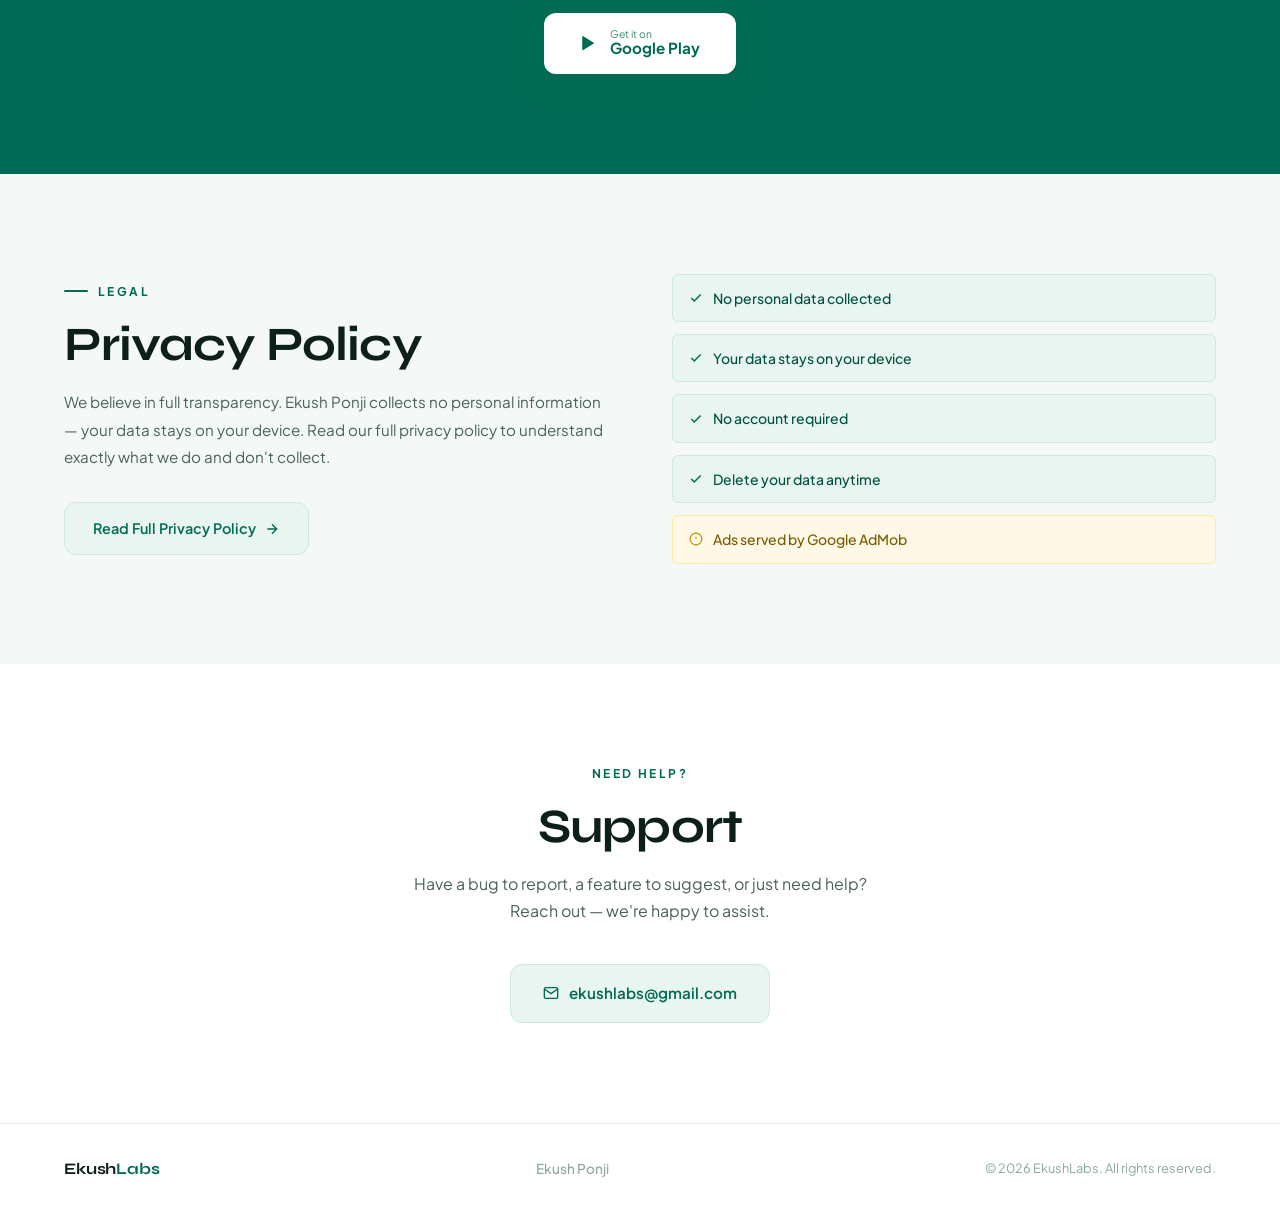
==== commit 4b1e8c4c: "com" ====
--- a/index.html
+++ b/index.html
@@ -239,17 +239,6 @@
         <p class="feature-desc">Core features work without internet. Your calendar and saved content are always available.</p>
       </div>
 
-      <div class="feature-card reveal">
-        <div class="feature-icon">
-          <svg viewBox="0 0 24 24" fill="none" stroke="currentColor" stroke-width="2">
-            <polyline points="23 4 23 10 17 10"/>
-            <path d="M20.49 15a9 9 0 1 1-.05-5.79"/>
-          </svg>
-        </div>
-        <h3 class="feature-title">Real-time Updates</h3>
-        <p class="feature-desc">Government Holiday lists, Quotes, words - all contents refresh automatically in real time when you're connected.</p>
-      </div>
-
     </div>
   </section>
 
--- a/css/components.css
+++ b/css/components.css
@@ -77,7 +77,7 @@
   align-items: center;
   gap: 4px;
   font-family: var(--font-display);
-  font-size: 1.1rem;
+  font-size: 1.7rem;
   font-weight: 700;
   letter-spacing: 0.02em;
 }
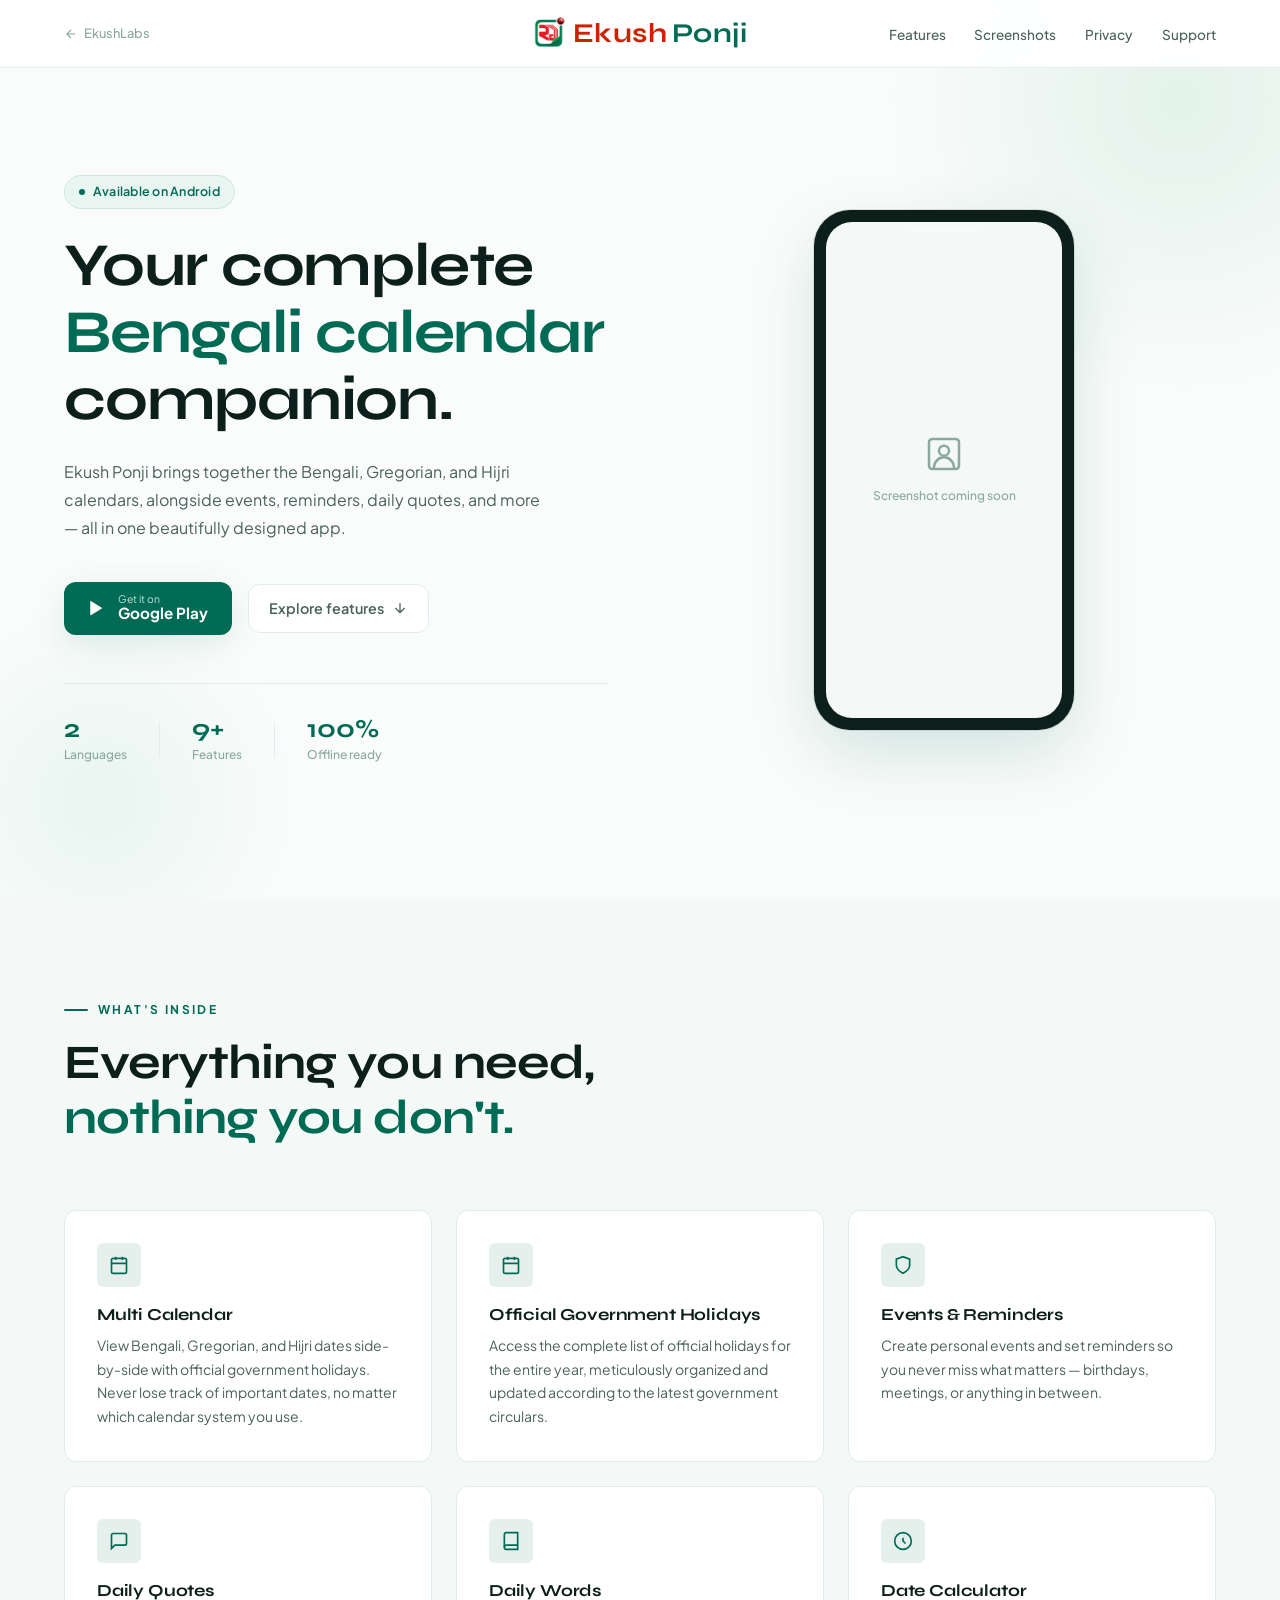
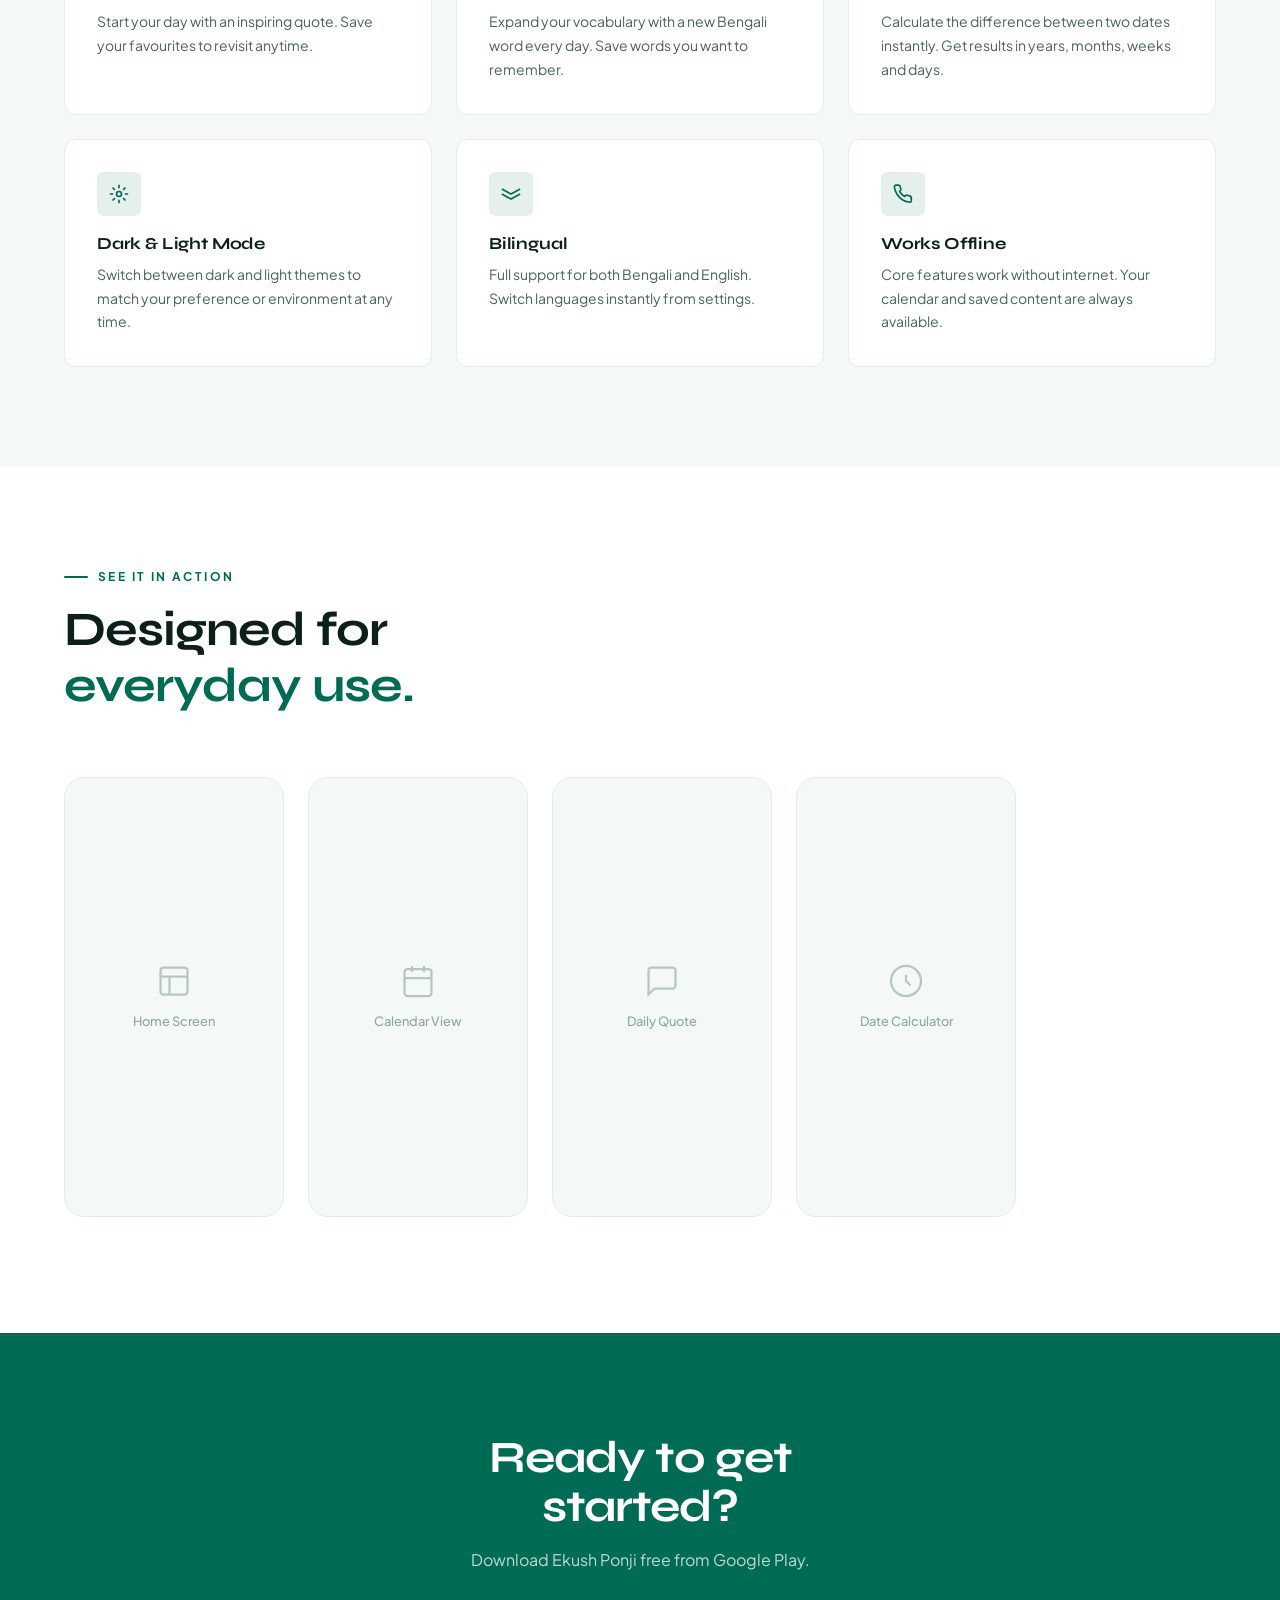
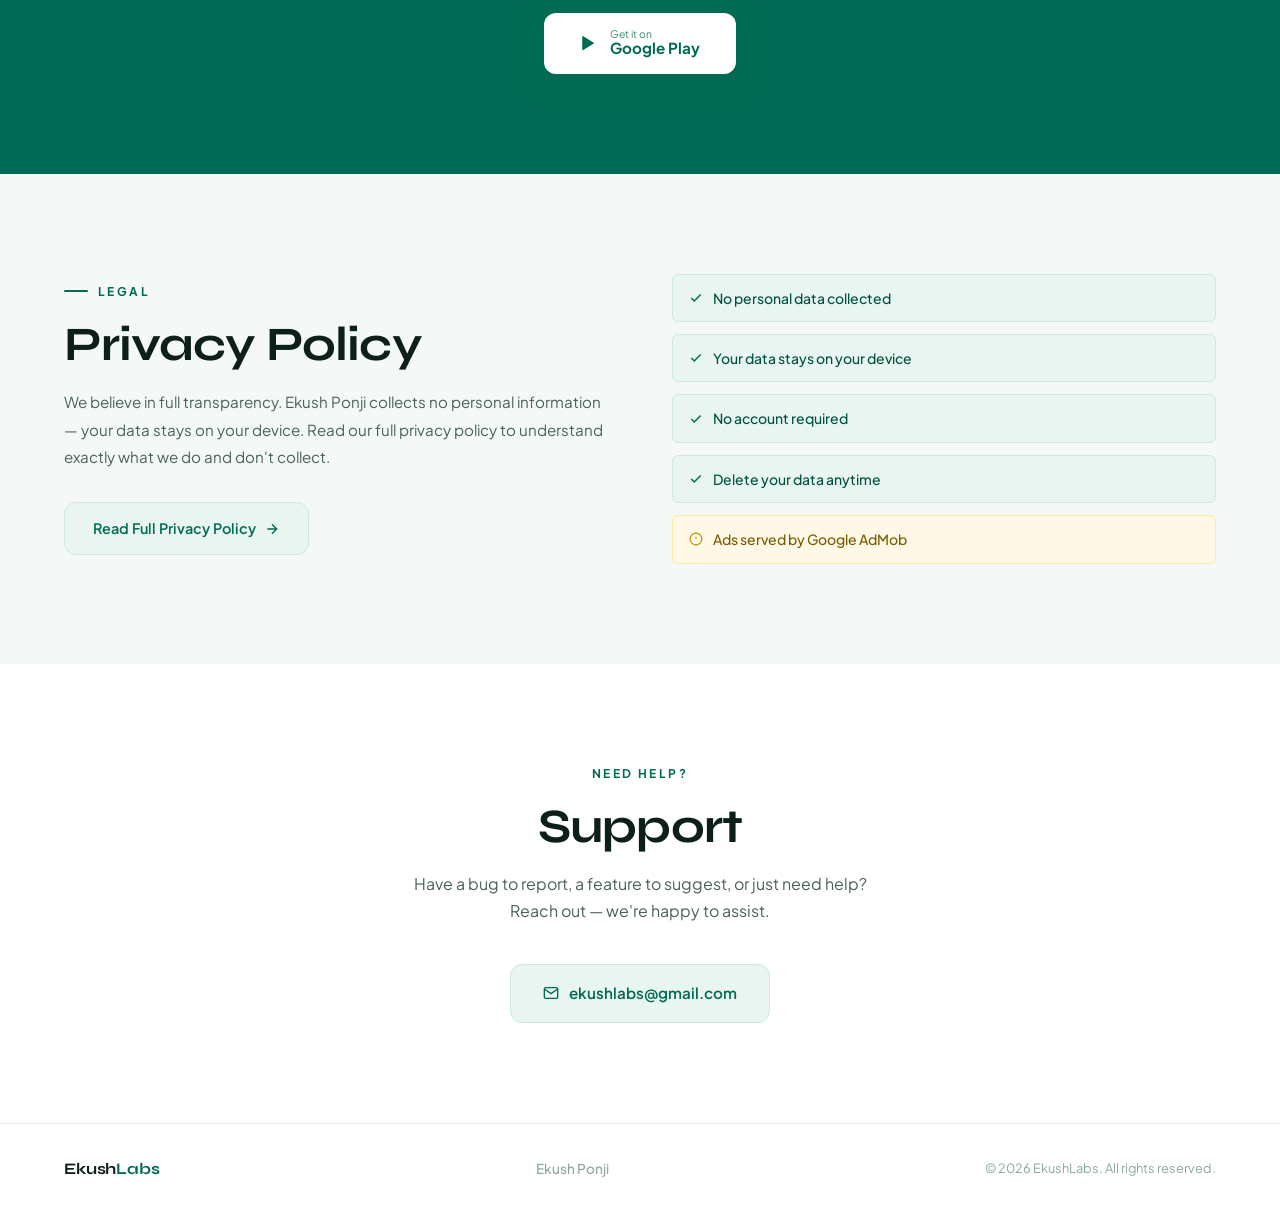
==== commit 1f324dea: "image update" ====
--- a/index.html
+++ b/index.html
@@ -1,12 +1,14 @@
 <!DOCTYPE html>
 <html lang="en">
+
 <head>
   <meta charset="UTF-8" />
   <meta name="viewport" content="width=device-width, initial-scale=1.0" />
 
   <!-- ─── SEO ─────────────────────────────────────────────────── -->
   <title>Ekush Ponji — Your complete Bengali calendar companion</title>
-  <meta name="description" content="Ekush Ponji is a Bengali calendar app with events, reminders, daily quotes, daily words, date calculator and more — built for everyday life in Bangladesh." />
+  <meta name="description"
+    content="Ekush Ponji is a Bengali calendar app with events, reminders, daily quotes, daily words, date calculator and more — built for everyday life in Bangladesh." />
   <meta name="robots" content="index, follow" />
   <meta name="author" content="EkushLabs" />
 
@@ -14,28 +16,30 @@
   <meta name="theme-color" content="#006B54" />
 
   <!-- ─── OPEN GRAPH ───────────────────────────────────────────── -->
-  <meta property="og:type"        content="website" />
-  <meta property="og:url"         content="https://ekushponji.ekushlabs.com/" />
-  <meta property="og:title"       content="Ekush Ponji — Your complete Bengali calendar companion" />
+  <meta property="og:type" content="website" />
+  <meta property="og:url" content="https://ekushponji.ekushlabs.com/" />
+  <meta property="og:title" content="Ekush Ponji — Your complete Bengali calendar companion" />
   <meta property="og:description" content="Bengali calendar, events, reminders, daily quotes, daily words and more." />
   <!-- TODO: Create a 1200x630px branded image and place at assets/og-image.png -->
-  <meta property="og:image"       content="https://ekushponji.ekushlabs.com/assets/og-image.png" />
+  <meta property="og:image" content="https://ekushponji.ekushlabs.com/assets/og-image.png" />
 
   <!-- ─── TWITTER CARD ─────────────────────────────────────────── -->
-  <meta name="twitter:card"        content="summary_large_image" />
-  <meta name="twitter:title"       content="Ekush Ponji — Your complete Bengali calendar companion" />
+  <meta name="twitter:card" content="summary_large_image" />
+  <meta name="twitter:title" content="Ekush Ponji — Your complete Bengali calendar companion" />
   <meta name="twitter:description" content="Bengali calendar, events, reminders, daily quotes, daily words and more." />
-  <meta name="twitter:image"       content="https://ekushponji.ekushlabs.com/assets/og-image.png" />
+  <meta name="twitter:image" content="https://ekushponji.ekushlabs.com/assets/og-image.png" />
 
   <!-- ─── FAVICON ──────────────────────────────────────────────── -->
   <!-- TODO: Add Ekush Ponji app icon as assets/icon.png -->
   <link rel="icon" type="image/png" href="assets/icon.png" />
-  <link rel="apple-touch-icon"      href="assets/icon.png" />
+  <link rel="apple-touch-icon" href="assets/icon.png" />
 
   <!-- ─── FONTS ────────────────────────────────────────────────── -->
   <link rel="preconnect" href="https://fonts.googleapis.com" />
   <link rel="preconnect" href="https://fonts.gstatic.com" crossorigin />
-  <link href="https://fonts.googleapis.com/css2?family=Plus+Jakarta+Sans:wght@300;400;500;600;700&family=Syne:wght@700;800&display=swap" rel="stylesheet" />
+  <link
+    href="https://fonts.googleapis.com/css2?family=Plus+Jakarta+Sans:wght@300;400;500;600;700&family=Syne:wght@700;800&display=swap"
+    rel="stylesheet" />
 
   <!-- ─── STYLES ───────────────────────────────────────────────── -->
   <link rel="stylesheet" href="css/components.css" />
@@ -53,6 +57,7 @@
   </script>
   -->
 </head>
+
 <body>
 
   <!-- ─── NAVBAR (injected by components.js) ───────────────────── -->
@@ -60,7 +65,7 @@
 
   <!-- ─── HERO ─────────────────────────────────────────────────── -->
   <section id="hero">
-    <div class="hero-bg-shape"   aria-hidden="true"></div>
+    <div class="hero-bg-shape" aria-hidden="true"></div>
     <div class="hero-bg-shape-2" aria-hidden="true"></div>
 
     <div class="hero-content">
@@ -70,19 +75,20 @@
       </div>
 
       <h1 class="hero-title">
-        Your complete<br/>
-        <span class="accent">Bengali calendar</span><br/>
+        Your complete<br />
+        <span class="accent">Bengali calendar</span><br />
         companion.
       </h1>
 
       <p class="hero-tagline">
-Ekush Ponji brings together the Bengali, Gregorian, and Hijri calendars, alongside events, reminders, daily quotes, and more — all in one beautifully designed app.      </p>
+        Ekush Ponji brings together the Bengali, Gregorian, and Hijri calendars, alongside events, reminders, daily
+        quotes, and more — all in one beautifully designed app. </p>
 
       <div class="hero-actions">
         <!-- TODO: Replace # with actual Play Store URL when live -->
         <a href="#" class="btn-primary" id="play-store-btn">
           <svg viewBox="0 0 24 24" fill="currentColor" aria-hidden="true">
-            <path d="M3 20.5v-17c0-.83 1-.98 1.4-.4l14 8.5c.4.24.4.86 0 1.1l-14 8.5c-.4.58-1.4.43-1.4-.4z"/>
+            <path d="M3 20.5v-17c0-.83 1-.98 1.4-.4l14 8.5c.4.24.4.86 0 1.1l-14 8.5c-.4.58-1.4.43-1.4-.4z" />
           </svg>
           <div class="btn-text">
             <span class="btn-sub">Get it on</span>
@@ -93,7 +99,7 @@
         <a href="#features" class="btn-secondary">
           Explore features
           <svg viewBox="0 0 24 24" fill="none" stroke="currentColor" stroke-width="2" aria-hidden="true">
-            <path d="M12 5v14M5 12l7 7 7-7"/>
+            <path d="M12 5v14M5 12l7 7 7-7" />
           </svg>
         </a>
       </div>
@@ -123,9 +129,9 @@
                <img src="assets/screenshots/home.png" alt="Ekush Ponji Home Screen" /> -->
           <div class="phone-placeholder">
             <svg viewBox="0 0 24 24" fill="none" stroke="currentColor" stroke-width="1.5">
-              <rect x="3" y="3" width="18" height="18" rx="2"/>
-              <circle cx="12" cy="10" r="3"/>
-              <path d="M6 21v-1a6 6 0 0 1 12 0v1"/>
+              <rect x="3" y="3" width="18" height="18" rx="2" />
+              <circle cx="12" cy="10" r="3" />
+              <path d="M6 21v-1a6 6 0 0 1 12 0v1" />
             </svg>
             <span>Screenshot coming soon</span>
           </div>
@@ -138,7 +144,7 @@
   <section id="features">
     <div class="section-header reveal">
       <p class="section-label">What's inside</p>
-      <h2 class="section-title">Everything you need,<br/><span class="accent">nothing you don't.</span></h2>
+      <h2 class="section-title">Everything you need,<br /><span class="accent">nothing you don't.</span></h2>
     </div>
 
     <div class="features-grid">
@@ -146,39 +152,42 @@
       <div class="feature-card reveal">
         <div class="feature-icon">
           <svg viewBox="0 0 24 24" fill="none" stroke="currentColor" stroke-width="2">
-            <rect x="3" y="4" width="18" height="18" rx="2"/>
-            <path d="M16 2v4M8 2v4M3 10h18"/>
+            <rect x="3" y="4" width="18" height="18" rx="2" />
+            <path d="M16 2v4M8 2v4M3 10h18" />
           </svg>
         </div>
         <h3 class="feature-title">Multi Calendar</h3>
-        <p class="feature-desc">View Bengali, Gregorian, and Hijri dates side-by-side with official government holidays. Never lose track of important dates, no matter which calendar system you use.</p>
-      </div>
-
-      <div class="feature-card reveal">
-        <div class="feature-icon">
-          <svg viewBox="0 0 24 24" fill="none" stroke="currentColor" stroke-width="2">
-            <rect x="3" y="4" width="18" height="18" rx="2"/>
-            <path d="M16 2v4M8 2v4M3 10h18"/>
+        <p class="feature-desc">View Bengali, Gregorian, and Hijri dates side-by-side with official government holidays.
+          Never lose track of important dates, no matter which calendar system you use.</p>
+      </div>
+
+      <div class="feature-card reveal">
+        <div class="feature-icon">
+          <svg viewBox="0 0 24 24" fill="none" stroke="currentColor" stroke-width="2">
+            <rect x="3" y="4" width="18" height="18" rx="2" />
+            <path d="M16 2v4M8 2v4M3 10h18" />
           </svg>
         </div>
         <h3 class="feature-title">Official Government Holidays</h3>
-        <p class="feature-desc">Access the complete list of official holidays for the entire year, meticulously organized and updated according to the latest government circulars.</p>
-      </div>
-
-      <div class="feature-card reveal">
-        <div class="feature-icon">
-          <svg viewBox="0 0 24 24" fill="none" stroke="currentColor" stroke-width="2">
-            <path d="M12 22s8-4 8-10V5l-8-3-8 3v7c0 6 8 10 8 10z"/>
+        <p class="feature-desc">Access the complete list of official holidays for the entire year, meticulously
+          organized and updated according to the latest government circulars.</p>
+      </div>
+
+      <div class="feature-card reveal">
+        <div class="feature-icon">
+          <svg viewBox="0 0 24 24" fill="none" stroke="currentColor" stroke-width="2">
+            <path d="M12 22s8-4 8-10V5l-8-3-8 3v7c0 6 8 10 8 10z" />
           </svg>
         </div>
         <h3 class="feature-title">Events &amp; Reminders</h3>
-        <p class="feature-desc">Create personal events and set reminders so you never miss what matters — birthdays, meetings, or anything in between.</p>
-      </div>
-
-      <div class="feature-card reveal">
-        <div class="feature-icon">
-          <svg viewBox="0 0 24 24" fill="none" stroke="currentColor" stroke-width="2">
-            <path d="M21 15a2 2 0 0 1-2 2H7l-4 4V5a2 2 0 0 1 2-2h14a2 2 0 0 1 2 2z"/>
+        <p class="feature-desc">Create personal events and set reminders so you never miss what matters — birthdays,
+          meetings, or anything in between.</p>
+      </div>
+
+      <div class="feature-card reveal">
+        <div class="feature-icon">
+          <svg viewBox="0 0 24 24" fill="none" stroke="currentColor" stroke-width="2">
+            <path d="M21 15a2 2 0 0 1-2 2H7l-4 4V5a2 2 0 0 1 2-2h14a2 2 0 0 1 2 2z" />
           </svg>
         </div>
         <h3 class="feature-title">Daily Quotes</h3>
@@ -188,41 +197,45 @@
       <div class="feature-card reveal">
         <div class="feature-icon">
           <svg viewBox="0 0 24 24" fill="none" stroke="currentColor" stroke-width="2">
-            <path d="M4 19.5A2.5 2.5 0 0 1 6.5 17H20"/>
-            <path d="M6.5 2H20v20H6.5A2.5 2.5 0 0 1 4 19.5v-15A2.5 2.5 0 0 1 6.5 2z"/>
+            <path d="M4 19.5A2.5 2.5 0 0 1 6.5 17H20" />
+            <path d="M6.5 2H20v20H6.5A2.5 2.5 0 0 1 4 19.5v-15A2.5 2.5 0 0 1 6.5 2z" />
           </svg>
         </div>
         <h3 class="feature-title">Daily Words</h3>
-        <p class="feature-desc">Expand your vocabulary with a new Bengali word every day. Save words you want to remember.</p>
-      </div>
-
-      <div class="feature-card reveal">
-        <div class="feature-icon">
-          <svg viewBox="0 0 24 24" fill="none" stroke="currentColor" stroke-width="2">
-            <circle cx="12" cy="12" r="10"/>
-            <path d="M12 8v4l3 3"/>
+        <p class="feature-desc">Expand your vocabulary with a new Bengali word every day. Save words you want to
+          remember.</p>
+      </div>
+
+      <div class="feature-card reveal">
+        <div class="feature-icon">
+          <svg viewBox="0 0 24 24" fill="none" stroke="currentColor" stroke-width="2">
+            <circle cx="12" cy="12" r="10" />
+            <path d="M12 8v4l3 3" />
           </svg>
         </div>
         <h3 class="feature-title">Date Calculator</h3>
-        <p class="feature-desc">Calculate the difference between two dates instantly. Get results in years, months, weeks and days.</p>
-      </div>
-
-      <div class="feature-card reveal">
-        <div class="feature-icon">
-          <svg viewBox="0 0 24 24" fill="none" stroke="currentColor" stroke-width="2">
-            <circle cx="12" cy="12" r="3"/>
-            <path d="M12 1v4M12 19v4M4.22 4.22l2.83 2.83M16.95 16.95l2.83 2.83M1 12h4M19 12h4M4.22 19.78l2.83-2.83M16.95 7.05l2.83-2.83"/>
+        <p class="feature-desc">Calculate the difference between two dates instantly. Get results in years, months,
+          weeks and days.</p>
+      </div>
+
+      <div class="feature-card reveal">
+        <div class="feature-icon">
+          <svg viewBox="0 0 24 24" fill="none" stroke="currentColor" stroke-width="2">
+            <circle cx="12" cy="12" r="3" />
+            <path
+              d="M12 1v4M12 19v4M4.22 4.22l2.83 2.83M16.95 16.95l2.83 2.83M1 12h4M19 12h4M4.22 19.78l2.83-2.83M16.95 7.05l2.83-2.83" />
           </svg>
         </div>
         <h3 class="feature-title">Dark &amp; Light Mode</h3>
-        <p class="feature-desc">Switch between dark and light themes to match your preference or environment at any time.</p>
-      </div>
-
-      <div class="feature-card reveal">
-        <div class="feature-icon">
-          <svg viewBox="0 0 24 24" fill="none" stroke="currentColor" stroke-width="2">
-            <path d="M1 6l11 6 11-6"/>
-            <path d="M1 12l11 6 11-6"/>
+        <p class="feature-desc">Switch between dark and light themes to match your preference or environment at any
+          time.</p>
+      </div>
+
+      <div class="feature-card reveal">
+        <div class="feature-icon">
+          <svg viewBox="0 0 24 24" fill="none" stroke="currentColor" stroke-width="2">
+            <path d="M1 6l11 6 11-6" />
+            <path d="M1 12l11 6 11-6" />
           </svg>
         </div>
         <h3 class="feature-title">Bilingual</h3>
@@ -232,11 +245,13 @@
       <div class="feature-card reveal">
         <div class="feature-icon">
           <svg viewBox="0 0 24 24" fill="none" stroke="currentColor" stroke-width="2">
-            <path d="M22 16.92v3a2 2 0 0 1-2.18 2 19.79 19.79 0 0 1-8.63-3.07A19.5 19.5 0 0 1 4.69 12a19.79 19.79 0 0 1-3.07-8.67A2 2 0 0 1 3.6 1.27h3a2 2 0 0 1 2 1.72c.127.96.361 1.903.7 2.81a2 2 0 0 1-.45 2.11L7.91 8.96a16 16 0 0 0 6 6l.92-.92a2 2 0 0 1 2.11-.45c.907.339 1.85.573 2.81.7A2 2 0 0 1 21.73 16.92z"/>
+            <path
+              d="M22 16.92v3a2 2 0 0 1-2.18 2 19.79 19.79 0 0 1-8.63-3.07A19.5 19.5 0 0 1 4.69 12a19.79 19.79 0 0 1-3.07-8.67A2 2 0 0 1 3.6 1.27h3a2 2 0 0 1 2 1.72c.127.96.361 1.903.7 2.81a2 2 0 0 1-.45 2.11L7.91 8.96a16 16 0 0 0 6 6l.92-.92a2 2 0 0 1 2.11-.45c.907.339 1.85.573 2.81.7A2 2 0 0 1 21.73 16.92z" />
           </svg>
         </div>
         <h3 class="feature-title">Works Offline</h3>
-        <p class="feature-desc">Core features work without internet. Your calendar and saved content are always available.</p>
+        <p class="feature-desc">Core features work without internet. Your calendar and saved content are always
+          available.</p>
       </div>
 
     </div>
@@ -246,7 +261,7 @@
   <section id="screenshots">
     <div class="section-header reveal">
       <p class="section-label">See it in action</p>
-      <h2 class="section-title">Designed for<br/><span class="accent">everyday use.</span></h2>
+      <h2 class="section-title">Designed for<br /><span class="accent">everyday use.</span></h2>
     </div>
 
     <!-- TODO: Replace placeholder cards with actual screenshots
@@ -256,8 +271,8 @@
       <div class="screenshot-card reveal">
         <div class="screenshot-placeholder">
           <svg viewBox="0 0 24 24" fill="none" stroke="currentColor" stroke-width="1.5">
-            <rect x="3" y="3" width="18" height="18" rx="2"/>
-            <path d="M3 9h18M9 21V9"/>
+            <rect x="3" y="3" width="18" height="18" rx="2" />
+            <path d="M3 9h18M9 21V9" />
           </svg>
           <span>Home Screen</span>
         </div>
@@ -265,8 +280,8 @@
       <div class="screenshot-card reveal">
         <div class="screenshot-placeholder">
           <svg viewBox="0 0 24 24" fill="none" stroke="currentColor" stroke-width="1.5">
-            <rect x="3" y="4" width="18" height="18" rx="2"/>
-            <path d="M16 2v4M8 2v4M3 10h18"/>
+            <rect x="3" y="4" width="18" height="18" rx="2" />
+            <path d="M16 2v4M8 2v4M3 10h18" />
           </svg>
           <span>Calendar View</span>
         </div>
@@ -274,7 +289,7 @@
       <div class="screenshot-card reveal">
         <div class="screenshot-placeholder">
           <svg viewBox="0 0 24 24" fill="none" stroke="currentColor" stroke-width="1.5">
-            <path d="M21 15a2 2 0 0 1-2 2H7l-4 4V5a2 2 0 0 1 2-2h14a2 2 0 0 1 2 2z"/>
+            <path d="M21 15a2 2 0 0 1-2 2H7l-4 4V5a2 2 0 0 1 2-2h14a2 2 0 0 1 2 2z" />
           </svg>
           <span>Daily Quote</span>
         </div>
@@ -282,8 +297,8 @@
       <div class="screenshot-card reveal">
         <div class="screenshot-placeholder">
           <svg viewBox="0 0 24 24" fill="none" stroke="currentColor" stroke-width="1.5">
-            <circle cx="12" cy="12" r="10"/>
-            <path d="M12 8v4l3 3"/>
+            <circle cx="12" cy="12" r="10" />
+            <path d="M12 8v4l3 3" />
           </svg>
           <span>Date Calculator</span>
         </div>
@@ -299,7 +314,7 @@
       <!-- TODO: Replace # with actual Play Store URL when live -->
       <a href="#" class="btn-primary large">
         <svg viewBox="0 0 24 24" fill="currentColor" aria-hidden="true">
-          <path d="M3 20.5v-17c0-.83 1-.98 1.4-.4l14 8.5c.4.24.4.86 0 1.1l-14 8.5c-.4.58-1.4.43-1.4-.4z"/>
+          <path d="M3 20.5v-17c0-.83 1-.98 1.4-.4l14 8.5c.4.24.4.86 0 1.1l-14 8.5c-.4.58-1.4.43-1.4-.4z" />
         </svg>
         <div class="btn-text">
           <span class="btn-sub">Get it on</span>
@@ -315,33 +330,47 @@
       <div class="privacy-teaser-left">
         <p class="section-label">Legal</p>
         <h2 class="section-title">Privacy Policy</h2>
-        <p class="privacy-teaser-desc">We believe in full transparency. Ekush Ponji collects no personal information — your data stays on your device. Read our full privacy policy to understand exactly what we do and don't collect.</p>
+        <p class="privacy-teaser-desc">We believe in full transparency. Ekush Ponji collects no personal information —
+          your data stays on your device. Read our full privacy policy to understand exactly what we do and don't
+          collect.</p>
         <a href="privacy.html" class="btn-privacy">
           Read Full Privacy Policy
           <svg viewBox="0 0 24 24" fill="none" stroke="currentColor" stroke-width="2" aria-hidden="true">
-            <path d="M5 12h14M12 5l7 7-7 7"/>
+            <path d="M5 12h14M12 5l7 7-7 7" />
           </svg>
         </a>
       </div>
       <div class="privacy-teaser-right">
         <div class="privacy-pill good">
-          <svg viewBox="0 0 24 24" fill="none" stroke="currentColor" stroke-width="2.5"><polyline points="20 6 9 17 4 12"/></svg>
+          <svg viewBox="0 0 24 24" fill="none" stroke="currentColor" stroke-width="2.5">
+            <polyline points="20 6 9 17 4 12" />
+          </svg>
           No personal data collected
         </div>
         <div class="privacy-pill good">
-          <svg viewBox="0 0 24 24" fill="none" stroke="currentColor" stroke-width="2.5"><polyline points="20 6 9 17 4 12"/></svg>
+          <svg viewBox="0 0 24 24" fill="none" stroke="currentColor" stroke-width="2.5">
+            <polyline points="20 6 9 17 4 12" />
+          </svg>
           Your data stays on your device
         </div>
         <div class="privacy-pill good">
-          <svg viewBox="0 0 24 24" fill="none" stroke="currentColor" stroke-width="2.5"><polyline points="20 6 9 17 4 12"/></svg>
+          <svg viewBox="0 0 24 24" fill="none" stroke="currentColor" stroke-width="2.5">
+            <polyline points="20 6 9 17 4 12" />
+          </svg>
           No account required
         </div>
         <div class="privacy-pill good">
-          <svg viewBox="0 0 24 24" fill="none" stroke="currentColor" stroke-width="2.5"><polyline points="20 6 9 17 4 12"/></svg>
+          <svg viewBox="0 0 24 24" fill="none" stroke="currentColor" stroke-width="2.5">
+            <polyline points="20 6 9 17 4 12" />
+          </svg>
           Delete your data anytime
         </div>
         <div class="privacy-pill neutral">
-          <svg viewBox="0 0 24 24" fill="none" stroke="currentColor" stroke-width="2"><circle cx="12" cy="12" r="10"/><line x1="12" y1="8" x2="12" y2="12"/><line x1="12" y1="16" x2="12.01" y2="16"/></svg>
+          <svg viewBox="0 0 24 24" fill="none" stroke="currentColor" stroke-width="2">
+            <circle cx="12" cy="12" r="10" />
+            <line x1="12" y1="8" x2="12" y2="12" />
+            <line x1="12" y1="16" x2="12.01" y2="16" />
+          </svg>
           Ads served by Google AdMob
         </div>
       </div>
@@ -353,11 +382,12 @@
     <div class="support-inner reveal">
       <p class="section-label center">Need help?</p>
       <h2 class="section-title center">Support</h2>
-      <p class="support-sub">Have a bug to report, a feature to suggest, or just need help? Reach out — we're happy to assist.</p>
+      <p class="support-sub">Have a bug to report, a feature to suggest, or just need help? Reach out — we're happy to
+        assist.</p>
       <a href="mailto:ekushlabs@gmail.com" class="contact-email">
         <svg viewBox="0 0 24 24" fill="none" stroke="currentColor" stroke-width="2" aria-hidden="true">
-          <path d="M4 4h16c1.1 0 2 .9 2 2v12c0 1.1-.9 2-2 2H4c-1.1 0-2-.9-2-2V6c0-1.1.9-2 2-2z"/>
-          <polyline points="22,6 12,13 2,6"/>
+          <path d="M4 4h16c1.1 0 2 .9 2 2v12c0 1.1-.9 2-2 2H4c-1.1 0-2-.9-2-2V6c0-1.1.9-2 2-2z" />
+          <polyline points="22,6 12,13 2,6" />
         </svg>
         <span>ekushlabs@gmail.com</span>
       </a>
@@ -372,4 +402,5 @@
   <script src="js/main.js" defer></script>
 
 </body>
+
 </html>
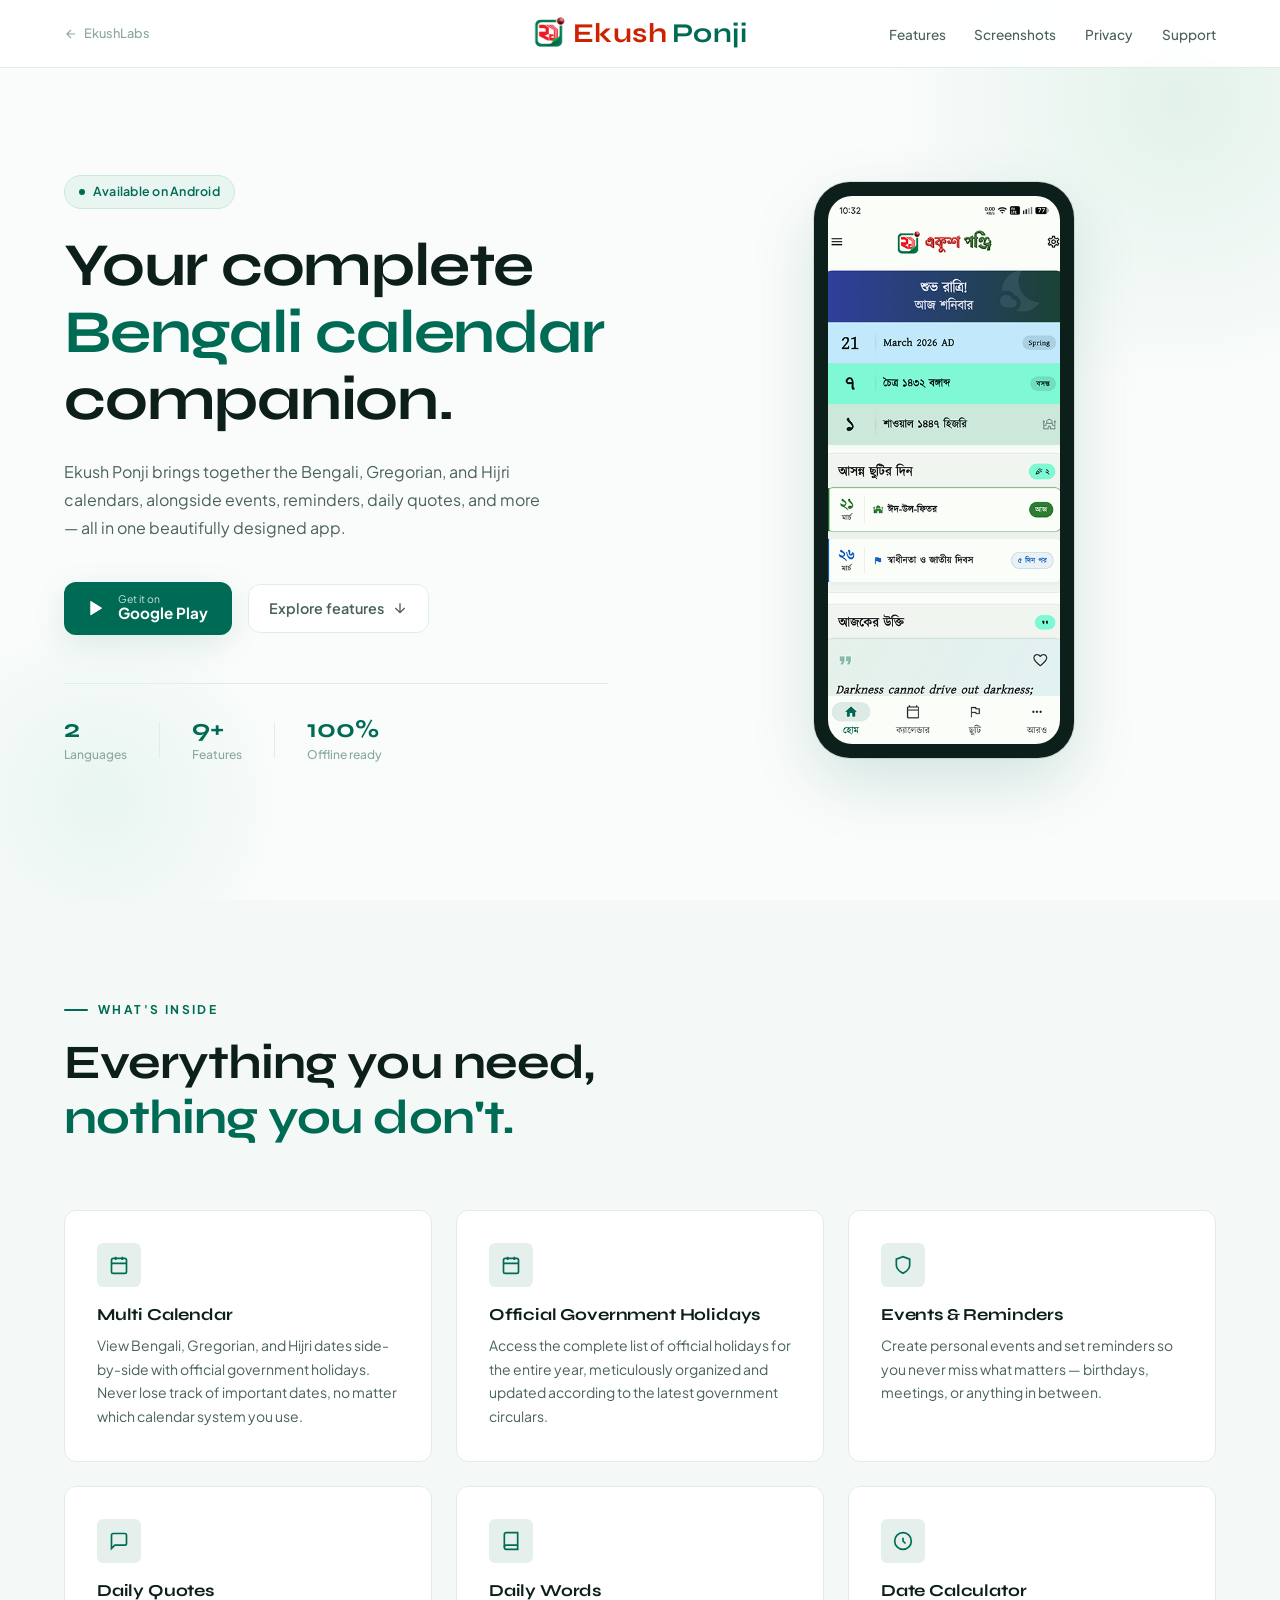
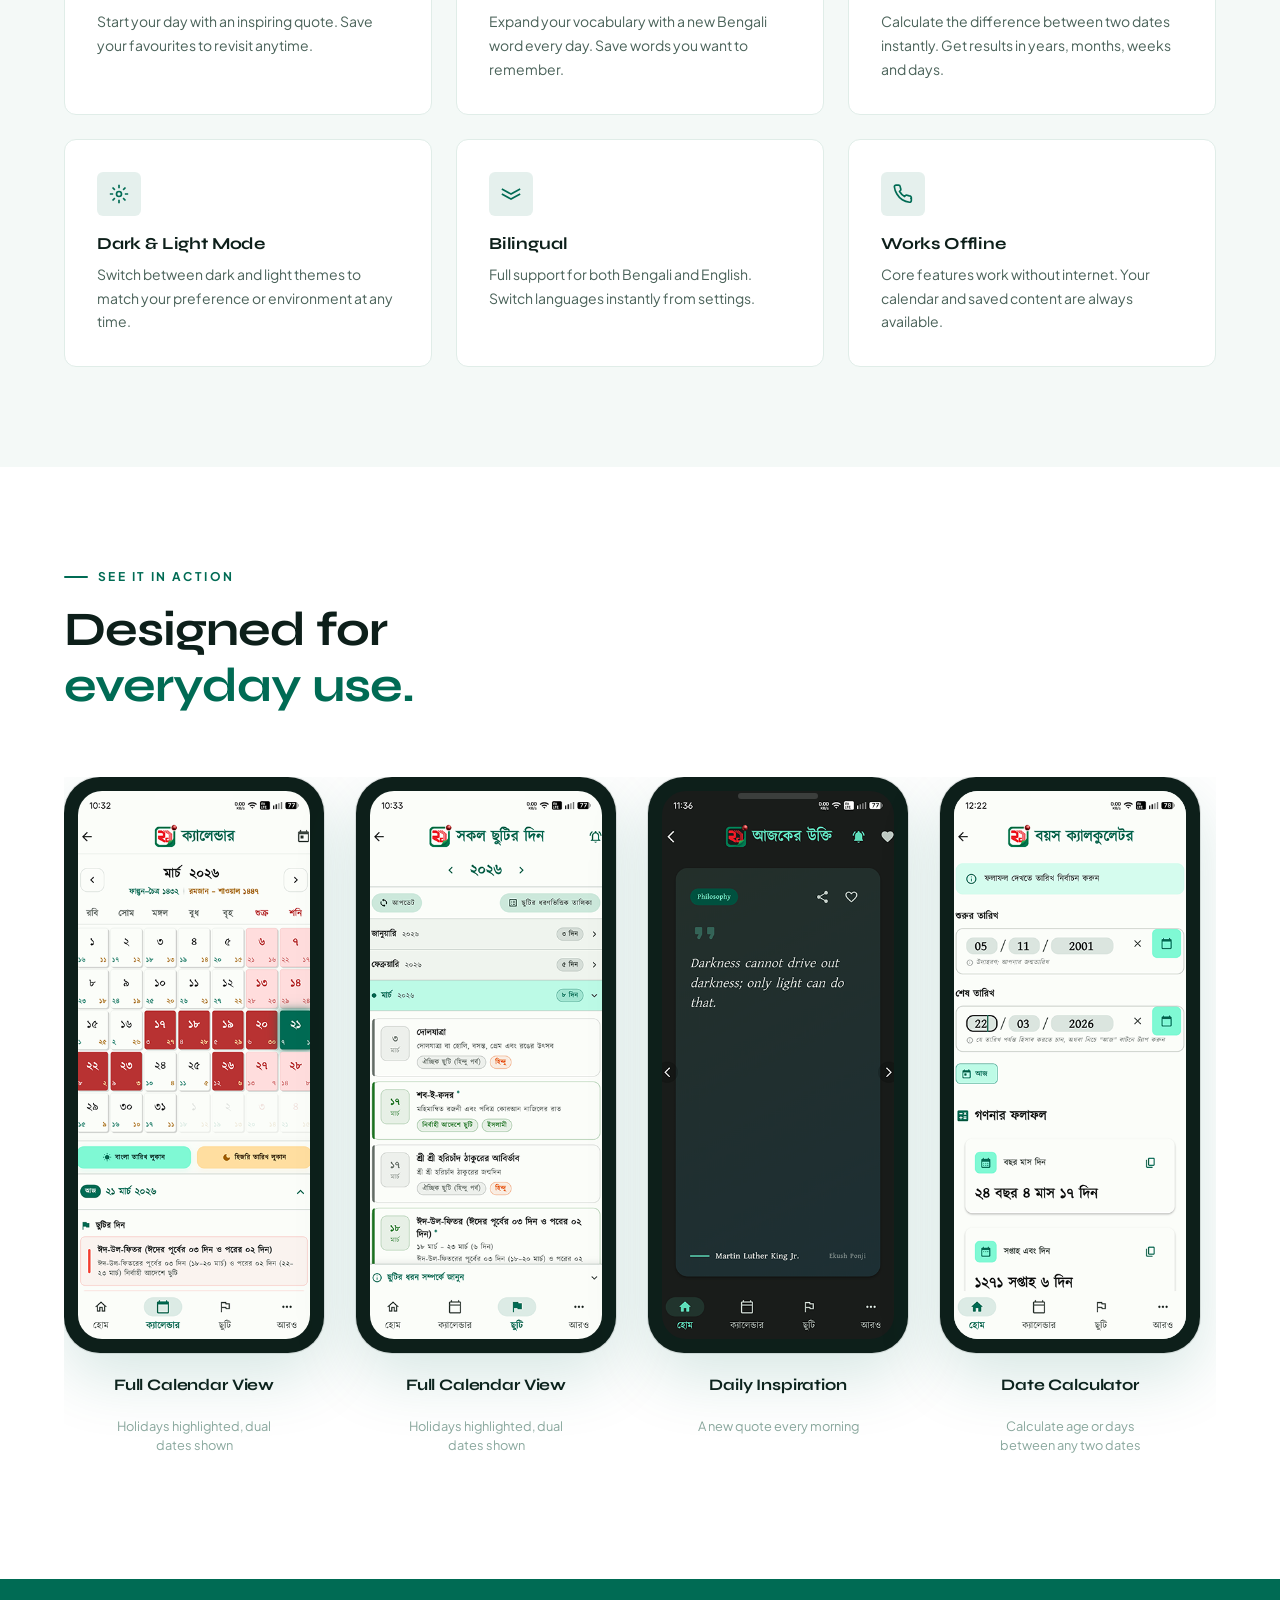
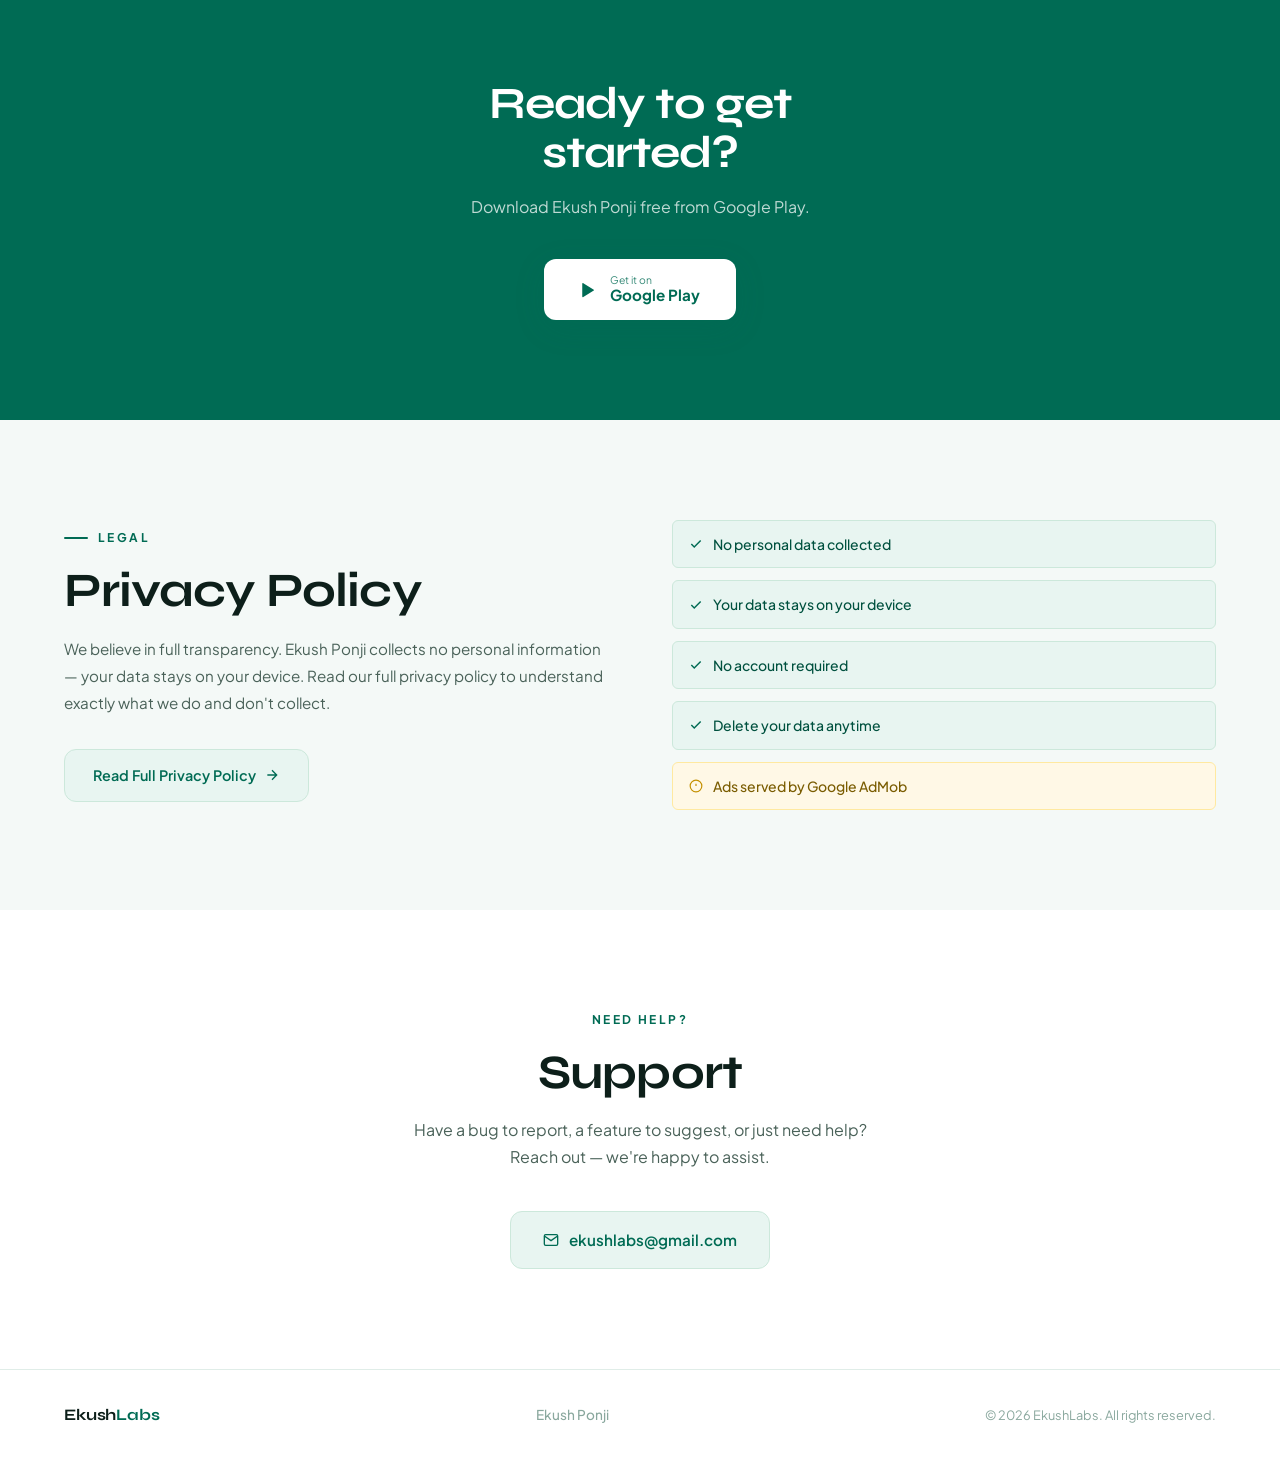
==== commit be839b5b: "Beta update" ====
--- a/index.html
+++ b/index.html
@@ -30,7 +30,6 @@
   <meta name="twitter:image" content="https://ekushponji.ekushlabs.com/assets/og-image.png" />
 
   <!-- ─── FAVICON ──────────────────────────────────────────────── -->
-  <!-- TODO: Add Ekush Ponji app icon as assets/icon.png -->
   <link rel="icon" type="image/png" href="assets/icon.png" />
   <link rel="apple-touch-icon" href="assets/icon.png" />
 
@@ -82,7 +81,8 @@
 
       <p class="hero-tagline">
         Ekush Ponji brings together the Bengali, Gregorian, and Hijri calendars, alongside events, reminders, daily
-        quotes, and more — all in one beautifully designed app. </p>
+        quotes, and more — all in one beautifully designed app.
+      </p>
 
       <div class="hero-actions">
         <!-- TODO: Replace # with actual Play Store URL when live -->
@@ -125,15 +125,13 @@
     <div class="hero-phone" aria-hidden="true">
       <div class="phone-mockup">
         <div class="phone-screen">
-          <!-- TODO: Replace with actual screenshot:
-               <img src="assets/screenshots/home.png" alt="Ekush Ponji Home Screen" /> -->
+          <img src="assets/screenshots/1_home.png" alt="Ekush Ponji Home Screen" />
           <div class="phone-placeholder">
             <svg viewBox="0 0 24 24" fill="none" stroke="currentColor" stroke-width="1.5">
               <rect x="3" y="3" width="18" height="18" rx="2" />
               <circle cx="12" cy="10" r="3" />
               <path d="M6 21v-1a6 6 0 0 1 12 0v1" />
             </svg>
-            <span>Screenshot coming soon</span>
           </div>
         </div>
       </div>
@@ -264,45 +262,48 @@
       <h2 class="section-title">Designed for<br /><span class="accent">everyday use.</span></h2>
     </div>
 
-    <!-- TODO: Replace placeholder cards with actual screenshots
-         Usage: <img src="assets/screenshots/name.png" alt="Description" />
-         Recommended size: 390x844px -->
     <div class="screenshots-row">
-      <div class="screenshot-card reveal">
-        <div class="screenshot-placeholder">
-          <svg viewBox="0 0 24 24" fill="none" stroke="currentColor" stroke-width="1.5">
-            <rect x="3" y="3" width="18" height="18" rx="2" />
-            <path d="M3 9h18M9 21V9" />
-          </svg>
-          <span>Home Screen</span>
-        </div>
-      </div>
-      <div class="screenshot-card reveal">
-        <div class="screenshot-placeholder">
-          <svg viewBox="0 0 24 24" fill="none" stroke="currentColor" stroke-width="1.5">
-            <rect x="3" y="4" width="18" height="18" rx="2" />
-            <path d="M16 2v4M8 2v4M3 10h18" />
-          </svg>
-          <span>Calendar View</span>
-        </div>
-      </div>
-      <div class="screenshot-card reveal">
-        <div class="screenshot-placeholder">
-          <svg viewBox="0 0 24 24" fill="none" stroke="currentColor" stroke-width="1.5">
-            <path d="M21 15a2 2 0 0 1-2 2H7l-4 4V5a2 2 0 0 1 2-2h14a2 2 0 0 1 2 2z" />
-          </svg>
-          <span>Daily Quote</span>
-        </div>
-      </div>
-      <div class="screenshot-card reveal">
-        <div class="screenshot-placeholder">
-          <svg viewBox="0 0 24 24" fill="none" stroke="currentColor" stroke-width="1.5">
-            <circle cx="12" cy="12" r="10" />
-            <path d="M12 8v4l3 3" />
-          </svg>
-          <span>Date Calculator</span>
-        </div>
-      </div>
+
+      <div class="screenshot-item reveal">
+        <div class="phone-mockup">
+          <div class="phone-screen">
+            <img src="assets/screenshots/2_calendar.png" alt="Home Screen" />
+          </div>
+        </div>
+        <p class="screenshot-caption">Full Calendar View</p>
+        <p class="screenshot-desc">Holidays highlighted, dual dates shown</p>
+      </div>
+
+      <div class="screenshot-item reveal">
+        <div class="phone-mockup">
+          <div class="phone-screen">
+            <img src="assets/screenshots/3_all_holidays.png" alt="Calendar View" />
+          </div>
+        </div>
+        <p class="screenshot-caption">Full Calendar View</p>
+        <p class="screenshot-desc">Holidays highlighted, dual dates shown</p>
+      </div>
+
+      <div class="screenshot-item reveal">
+        <div class="phone-mockup">
+          <div class="phone-screen">
+            <img src="assets/screenshots/4_daily_quotes.png" alt="Daily Quote" />
+          </div>
+        </div>
+        <p class="screenshot-caption">Daily Inspiration</p>
+        <p class="screenshot-desc">A new quote every morning</p>
+      </div>
+
+      <div class="screenshot-item reveal">
+        <div class="phone-mockup">
+          <div class="phone-screen">
+            <img src="assets/screenshots/5_calculator.png" alt="Date Calculator" />
+          </div>
+        </div>
+        <p class="screenshot-caption">Date Calculator</p>
+        <p class="screenshot-desc">Calculate age or days between any two dates</p>
+      </div>
+
     </div>
   </section>
 
--- a/css/style.css
+++ b/css/style.css
@@ -20,35 +20,35 @@
 /* ─── 1. VARIABLES ──────────────────────────────────────────── */
 :root {
   /* Brand Colors */
-  --green:          #006B54;
-  --green-dark:     #00513F;
-  --green-light:    #E8F5F1;
-  --green-mid:      #CCE8DB;
-  --green-dim:      rgba(0, 107, 84, 0.1);
-  --green-glow:     rgba(0, 107, 84, 0.25);
-  --deep-red:       #CC2200;
+  --green: #006B54;
+  --green-dark: #00513F;
+  --green-light: #E8F5F1;
+  --green-mid: #CCE8DB;
+  --green-dim: rgba(0, 107, 84, 0.1);
+  --green-glow: rgba(0, 107, 84, 0.25);
+  --deep-red: #CC2200;
 
   /* Neutrals */
-  --white:          #FFFFFF;
-  --off-white:      #FAFCFB;
-  --surface:        #F4F9F7;
-  --border:         #E0EDE8;
-  --text-primary:   #0D1F1A;
+  --white: #FFFFFF;
+  --off-white: #FAFCFB;
+  --surface: #F4F9F7;
+  --border: #E0EDE8;
+  --text-primary: #0D1F1A;
   --text-secondary: #4A6259;
-  --text-muted:     #8AA89E;
+  --text-muted: #8AA89E;
 
   /* Typography */
-  --font-display:   'Syne', sans-serif;
-  --font-body:      'Plus Jakarta Sans', sans-serif;
+  --font-display: 'Syne', sans-serif;
+  --font-body: 'Plus Jakarta Sans', sans-serif;
 
   /* Misc */
-  --radius-sm:      6px;
-  --radius:         12px;
-  --radius-lg:      20px;
-  --transition:     0.3s cubic-bezier(0.4, 0, 0.2, 1);
-  --shadow-sm:      0 2px 8px rgba(0, 107, 84, 0.08);
-  --shadow:         0 8px 32px rgba(0, 107, 84, 0.12);
-  --shadow-lg:      0 24px 64px rgba(0, 107, 84, 0.16);
+  --radius-sm: 6px;
+  --radius: 12px;
+  --radius-lg: 20px;
+  --transition: 0.3s cubic-bezier(0.4, 0, 0.2, 1);
+  --shadow-sm: 0 2px 8px rgba(0, 107, 84, 0.08);
+  --shadow: 0 8px 32px rgba(0, 107, 84, 0.12);
+  --shadow-lg: 0 24px 64px rgba(0, 107, 84, 0.16);
 }
 
 
@@ -90,7 +90,10 @@
 
 
 /* ─── 3. TYPOGRAPHY ─────────────────────────────────────────── */
-h1, h2, h3, h4 {
+h1,
+h2,
+h3,
+h4 {
   font-family: var(--font-display);
   font-weight: 700;
   line-height: 1.1;
@@ -250,11 +253,11 @@
 
 .phone-mockup {
   width: 260px;
-  height: 520px;
+  height: 576px;
   background: var(--text-primary);
   border-radius: 36px;
-  padding: 12px;
-  box-shadow: var(--shadow-lg), 0 0 0 1px rgba(0,0,0,0.1);
+  padding: 14px;
+  box-shadow: var(--shadow-lg), 0 0 0 1px rgba(0, 0, 0, 0.1);
   position: relative;
 }
 
@@ -266,7 +269,7 @@
   transform: translateX(-50%);
   width: 80px;
   height: 6px;
-  background: rgba(255,255,255,0.15);
+  background: rgba(255, 255, 255, 0.15);
   border-radius: 100px;
   z-index: 2;
 }
@@ -275,40 +278,23 @@
   width: 100%;
   height: 100%;
   background: var(--surface);
-  border-radius: 26px;
+  border-radius: 24px;
   overflow: hidden;
   display: flex;
   align-items: center;
   justify-content: center;
-}
-
-/* TODO: Remove .phone-placeholder once real screenshot is added */
-.phone-placeholder {
-  display: flex;
-  flex-direction: column;
-  align-items: center;
-  gap: 12px;
-  color: var(--text-muted);
-  padding: 1.5rem;
-  text-align: center;
-}
-
-.phone-placeholder svg {
-  width: 40px;
-  height: 40px;
-  stroke: var(--text-muted);
-}
-
-.phone-placeholder span {
-  font-size: 0.75rem;
-  font-weight: 500;
 }
 
 .phone-screen img {
   width: 100%;
   height: 100%;
   object-fit: cover;
-  border-radius: 26px;
+  display: block;
+}
+
+/* Hide placeholder when image is present */
+.phone-screen img~.phone-placeholder {
+  display: none;
 }
 
 
@@ -426,64 +412,85 @@
 
 .screenshots-row {
   display: flex;
-  gap: 1.5rem;
+  gap: 2rem;
   overflow-x: auto;
-  padding-bottom: 1rem;
+  padding-bottom: 1.5rem;
   scrollbar-width: none;
+  align-items: flex-start;
 }
 
 .screenshots-row::-webkit-scrollbar {
   display: none;
 }
 
-.screenshot-card {
+/* Each screenshot item — phone + caption */
+.screenshot-item {
+  display: flex;
+  flex-direction: column;
+  align-items: center;
+  gap: 1.2rem;
   flex-shrink: 0;
-  width: 220px;
-  height: 440px;
-  background: var(--surface);
-  border: 1px solid var(--border);
-  border-radius: var(--radius-lg);
-  overflow: hidden;
-  transition: all var(--transition);
-}
-
-.screenshot-card:hover {
-  box-shadow: var(--shadow);
-  transform: translateY(-4px);
-}
-
-/* TODO: Replace .screenshot-placeholder with actual <img> tags
-   Recommended size: 390x844px
-   Usage: <img src="assets/screenshots/home.png" alt="Home Screen" /> */
-.screenshot-placeholder {
+}
+
+/* Phone mockup frame */
+.screenshot-phone {
+  width: 200px;
+  height: 432px;
+  background: var(--text-primary);
+  border-radius: 32px;
+  padding: 10px;
+  box-shadow: var(--shadow-lg), 0 0 0 1px rgba(0, 0, 0, 0.08);
+  position: relative;
+  flex-shrink: 0;
+}
+
+/* Notch */
+.screenshot-phone::before {
+  content: '';
+  position: absolute;
+  top: 12px;
+  left: 50%;
+  transform: translateX(-50%);
+  width: 60px;
+  height: 5px;
+  background: rgba(255, 255, 255, 0.15);
+  border-radius: 100px;
+  z-index: 2;
+}
+
+/* Inner screen */
+.screenshot-phone-inner {
   width: 100%;
   height: 100%;
-  display: flex;
-  flex-direction: column;
-  align-items: center;
-  justify-content: center;
-  gap: 12px;
-  color: var(--text-muted);
-  padding: 1.5rem;
-  text-align: center;
-}
-
-.screenshot-placeholder svg {
-  width: 36px;
-  height: 36px;
-  stroke: var(--text-muted);
-  opacity: 0.6;
-}
-
-.screenshot-placeholder span {
-  font-size: 0.8rem;
-  font-weight: 500;
-}
-
-.screenshot-card img {
+  border-radius: 24px;
+  overflow: hidden;
+  background: var(--surface);
+}
+
+.screenshot-phone-inner img {
   width: 100%;
   height: 100%;
   object-fit: cover;
+  object-position: top;
+  display: block;
+}
+
+/* Caption below phone */
+.screenshot-caption {
+  font-family: var(--font-display);
+  font-size: 1rem;
+  font-weight: 700;
+  color: var(--text-primary);
+  letter-spacing: -0.01em;
+  text-align: center;
+}
+
+.screenshot-desc {
+  font-size: 0.8rem;
+  color: var(--text-muted);
+  text-align: center;
+  max-width: 180px;
+  line-height: 1.5;
 }
 
 
@@ -740,13 +747,29 @@
 
 /* ─── 12. ANIMATIONS & REVEAL ───────────────────────────────── */
 @keyframes fadeUp {
-  from { opacity: 0; transform: translateY(24px); }
-  to   { opacity: 1; transform: translateY(0); }
+  from {
+    opacity: 0;
+    transform: translateY(24px);
+  }
+
+  to {
+    opacity: 1;
+    transform: translateY(0);
+  }
 }
 
 @keyframes pulse {
-  0%, 100% { opacity: 1;   transform: scale(1); }
-  50%       { opacity: 0.5; transform: scale(1.3); }
+
+  0%,
+  100% {
+    opacity: 1;
+    transform: scale(1);
+  }
+
+  50% {
+    opacity: 0.5;
+    transform: scale(1.3);
+  }
 }
 
 .reveal {
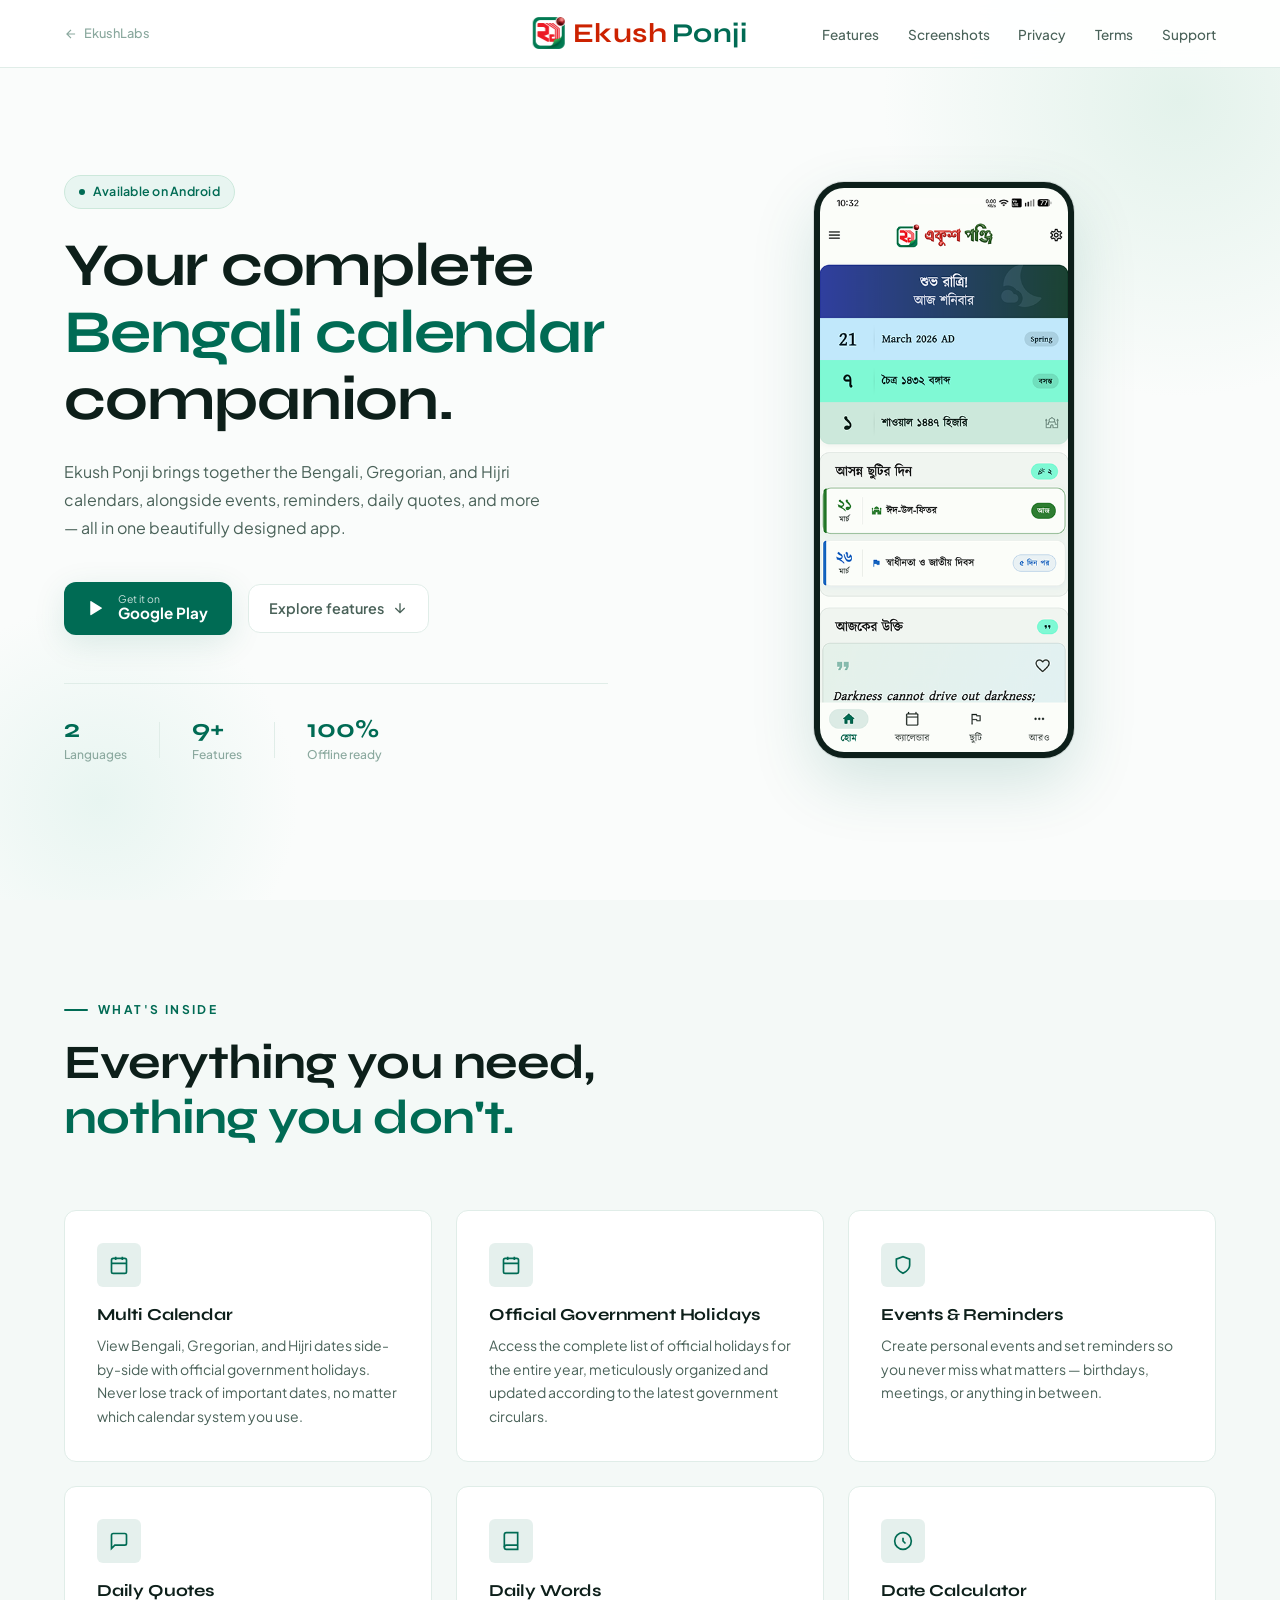
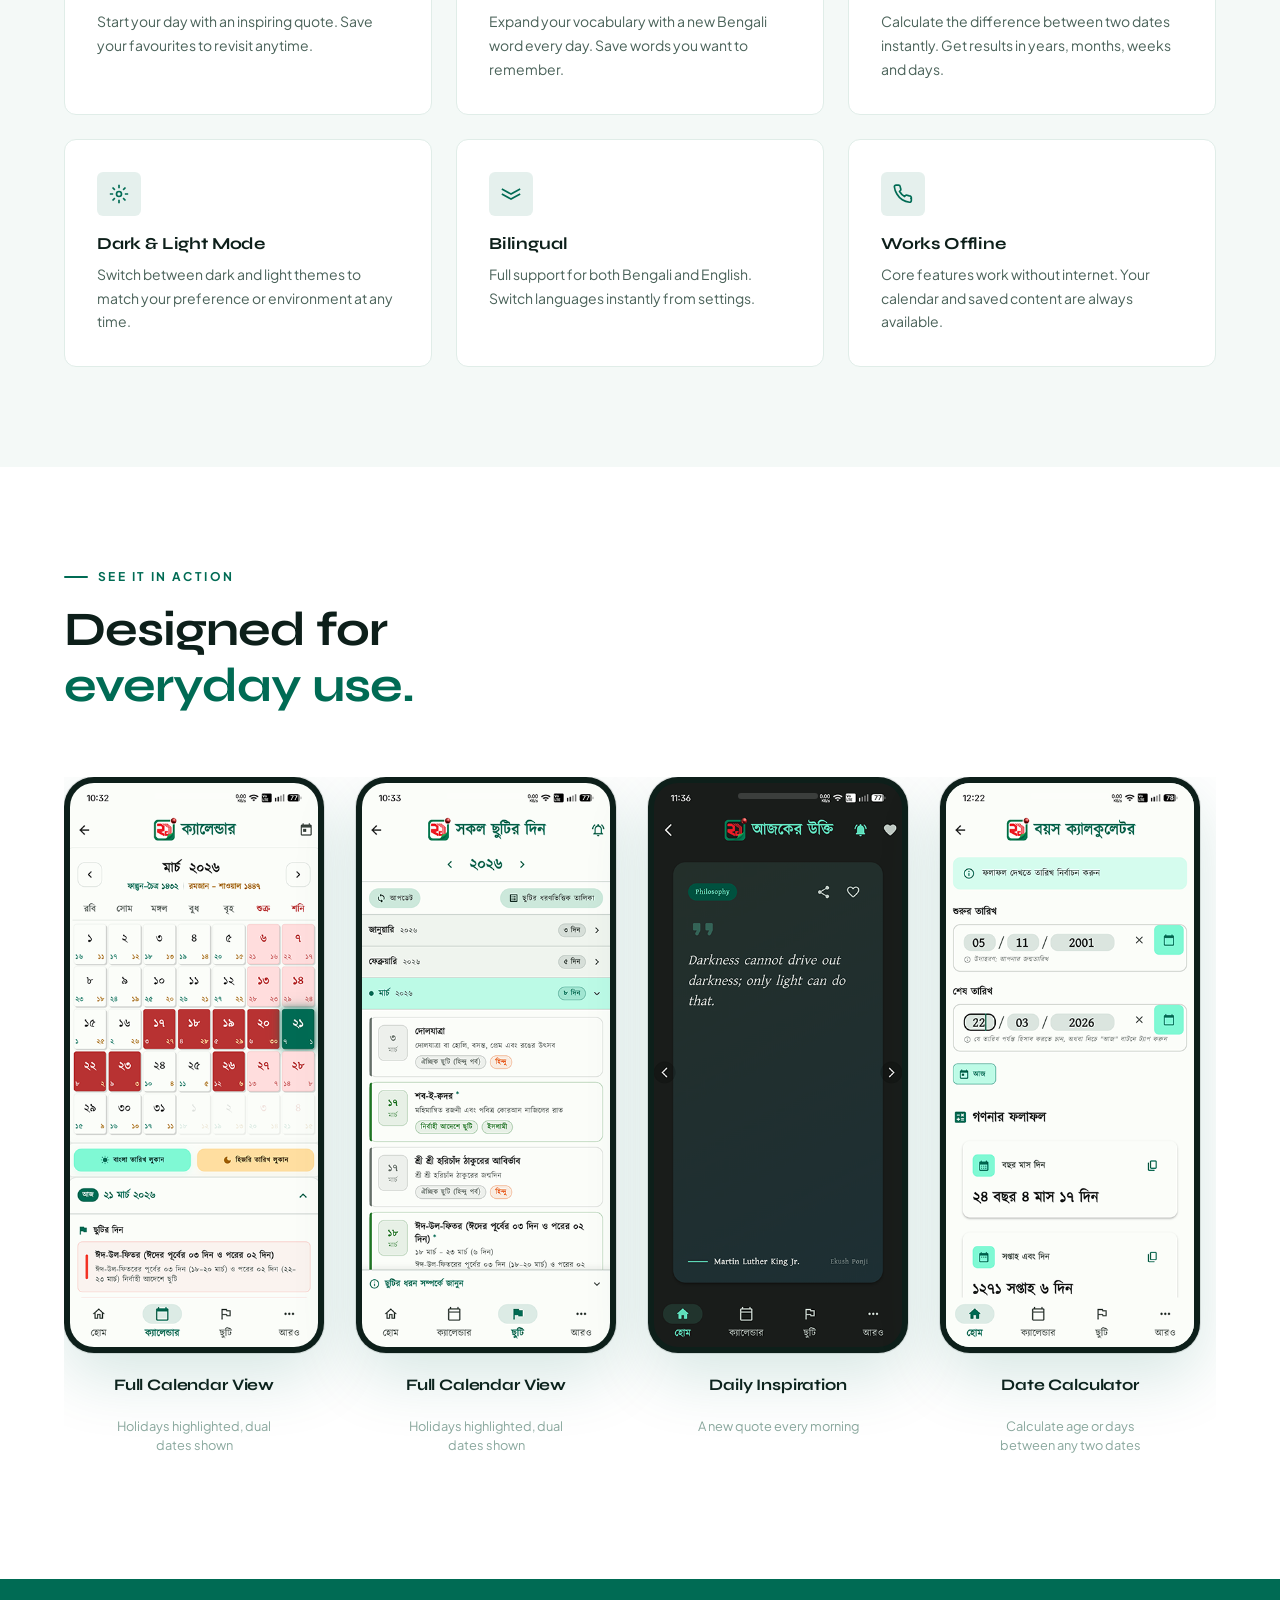
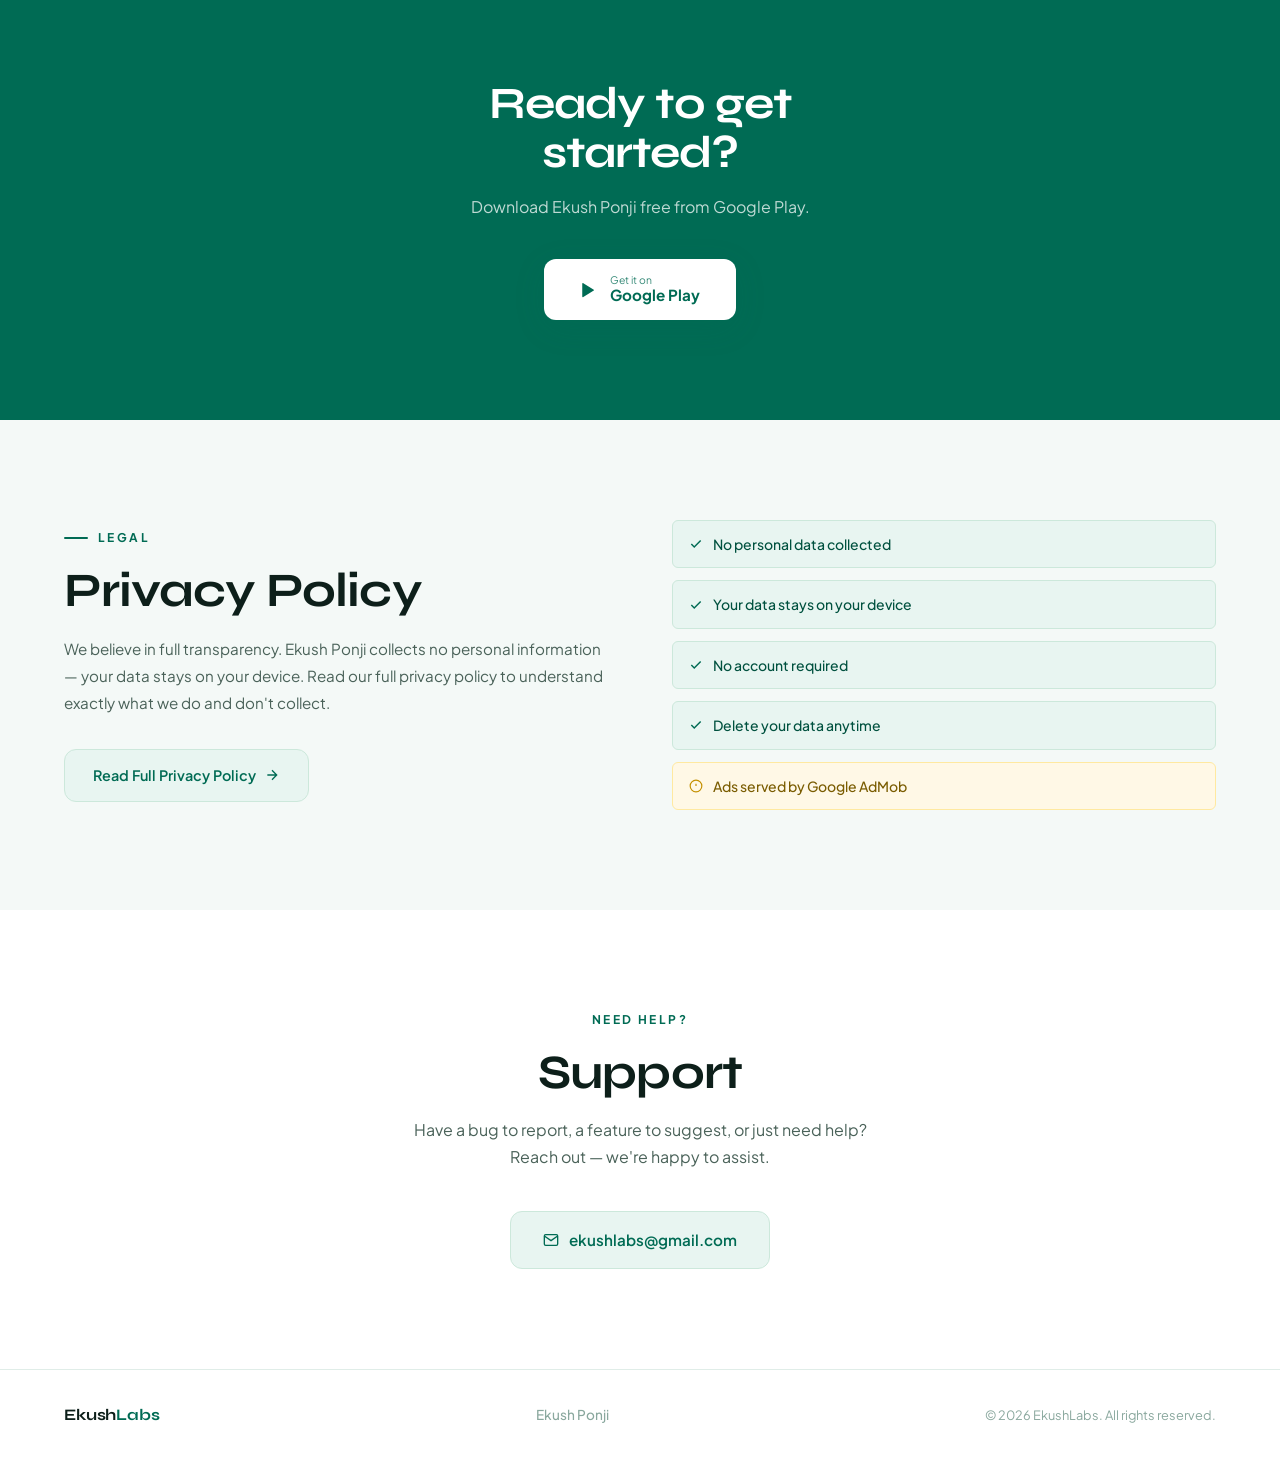
==== commit f8518ce9: "Update index.html" ====
--- a/index.html
+++ b/index.html
@@ -6,7 +6,7 @@
   <meta name="viewport" content="width=device-width, initial-scale=1.0" />
 
   <!-- ─── SEO ─────────────────────────────────────────────────── -->
-  <title>Ekush Ponji — Your complete Bengali calendar companion</title>
+  <title>Ekush Ponji - Your complete Bengali calendar companion</title>
   <meta name="description"
     content="Ekush Ponji is a Bengali calendar app with events, reminders, daily quotes, daily words, date calculator and more — built for everyday life in Bangladesh." />
   <meta name="robots" content="index, follow" />
@@ -18,7 +18,7 @@
   <!-- ─── OPEN GRAPH ───────────────────────────────────────────── -->
   <meta property="og:type" content="website" />
   <meta property="og:url" content="https://ekushponji.ekushlabs.com/" />
-  <meta property="og:title" content="Ekush Ponji — Your complete Bengali calendar companion" />
+  <meta property="og:title" content="Ekush Ponji - Your complete Bengali calendar companion" />
   <meta property="og:description" content="Bengali calendar, events, reminders, daily quotes, daily words and more." />
   <!-- TODO: Create a 1200x630px branded image and place at assets/og-image.png -->
   <meta property="og:image" content="https://ekushponji.ekushlabs.com/assets/og-image.png" />
--- a/css/style.css
+++ b/css/style.css
@@ -255,8 +255,8 @@
   width: 260px;
   height: 576px;
   background: var(--text-primary);
-  border-radius: 36px;
-  padding: 14px;
+  border-radius: 30px;
+  padding: 6px;
   box-shadow: var(--shadow-lg), 0 0 0 1px rgba(0, 0, 0, 0.1);
   position: relative;
 }
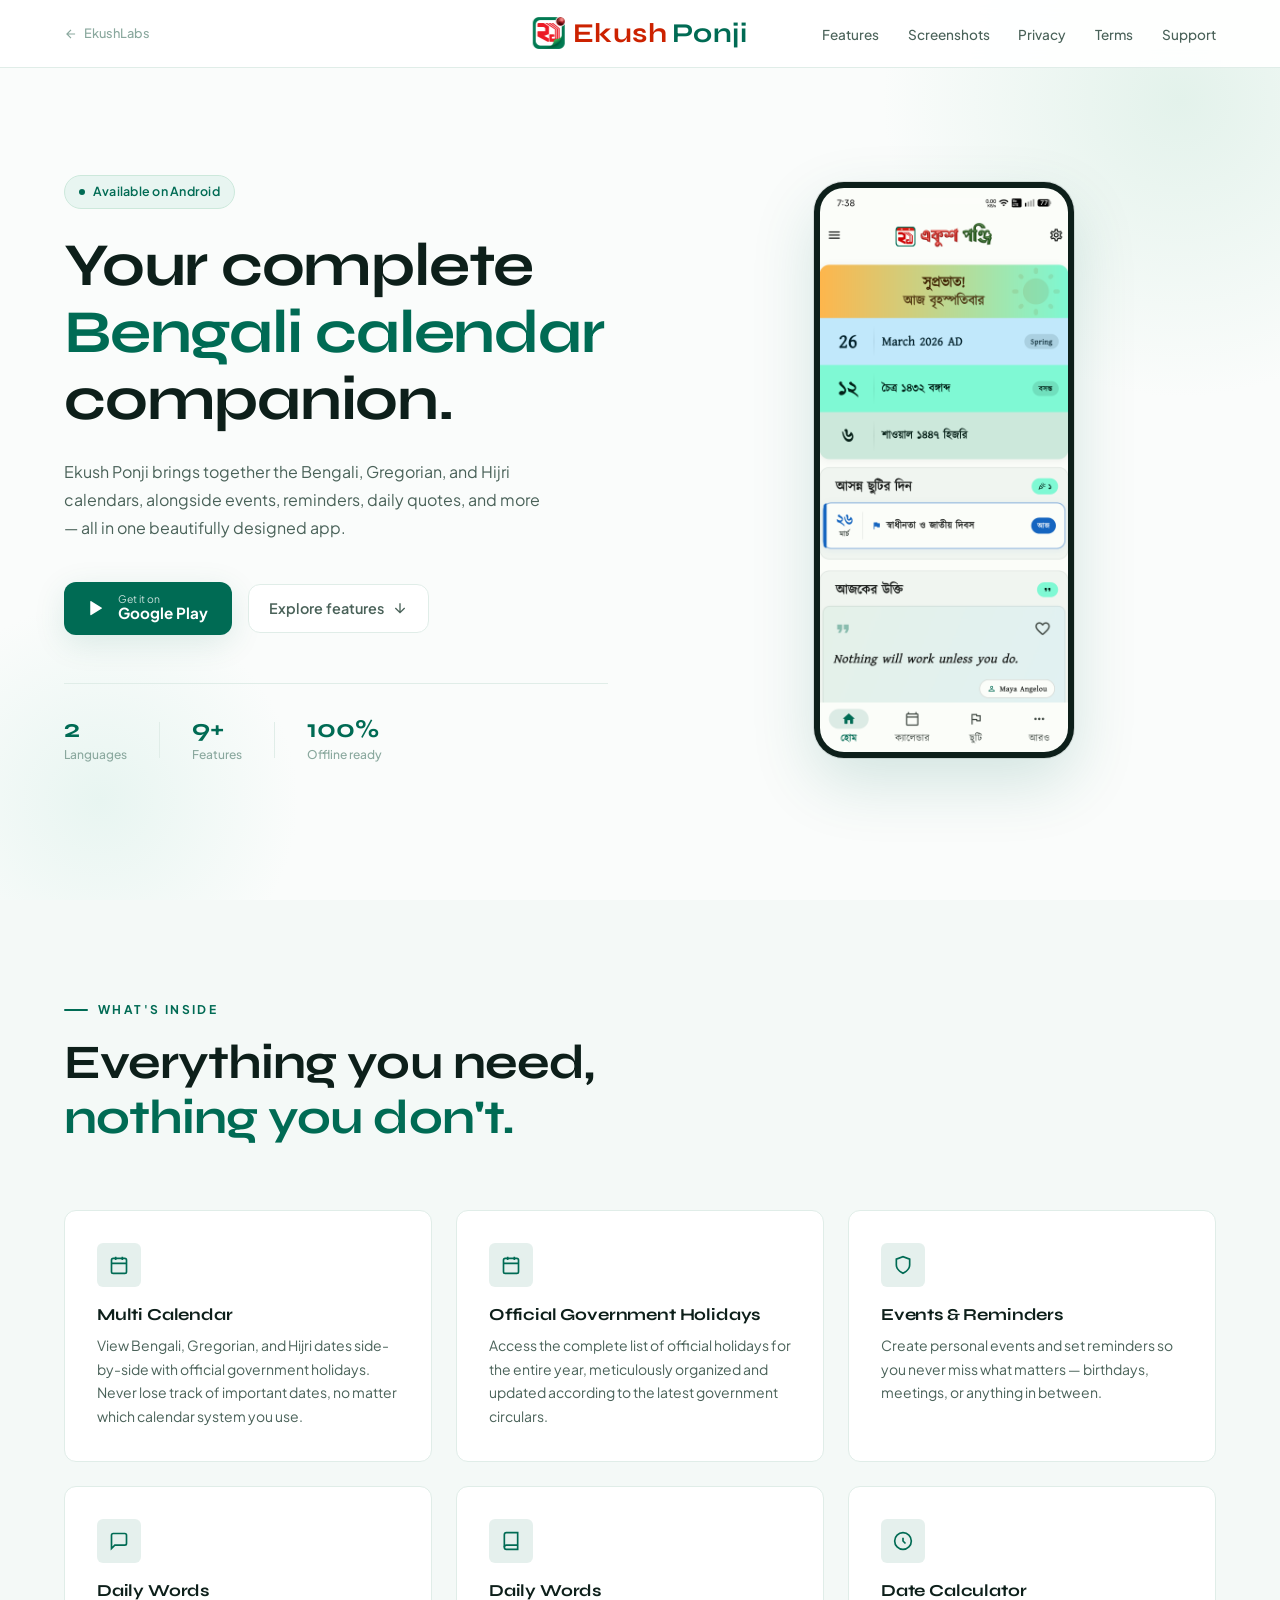
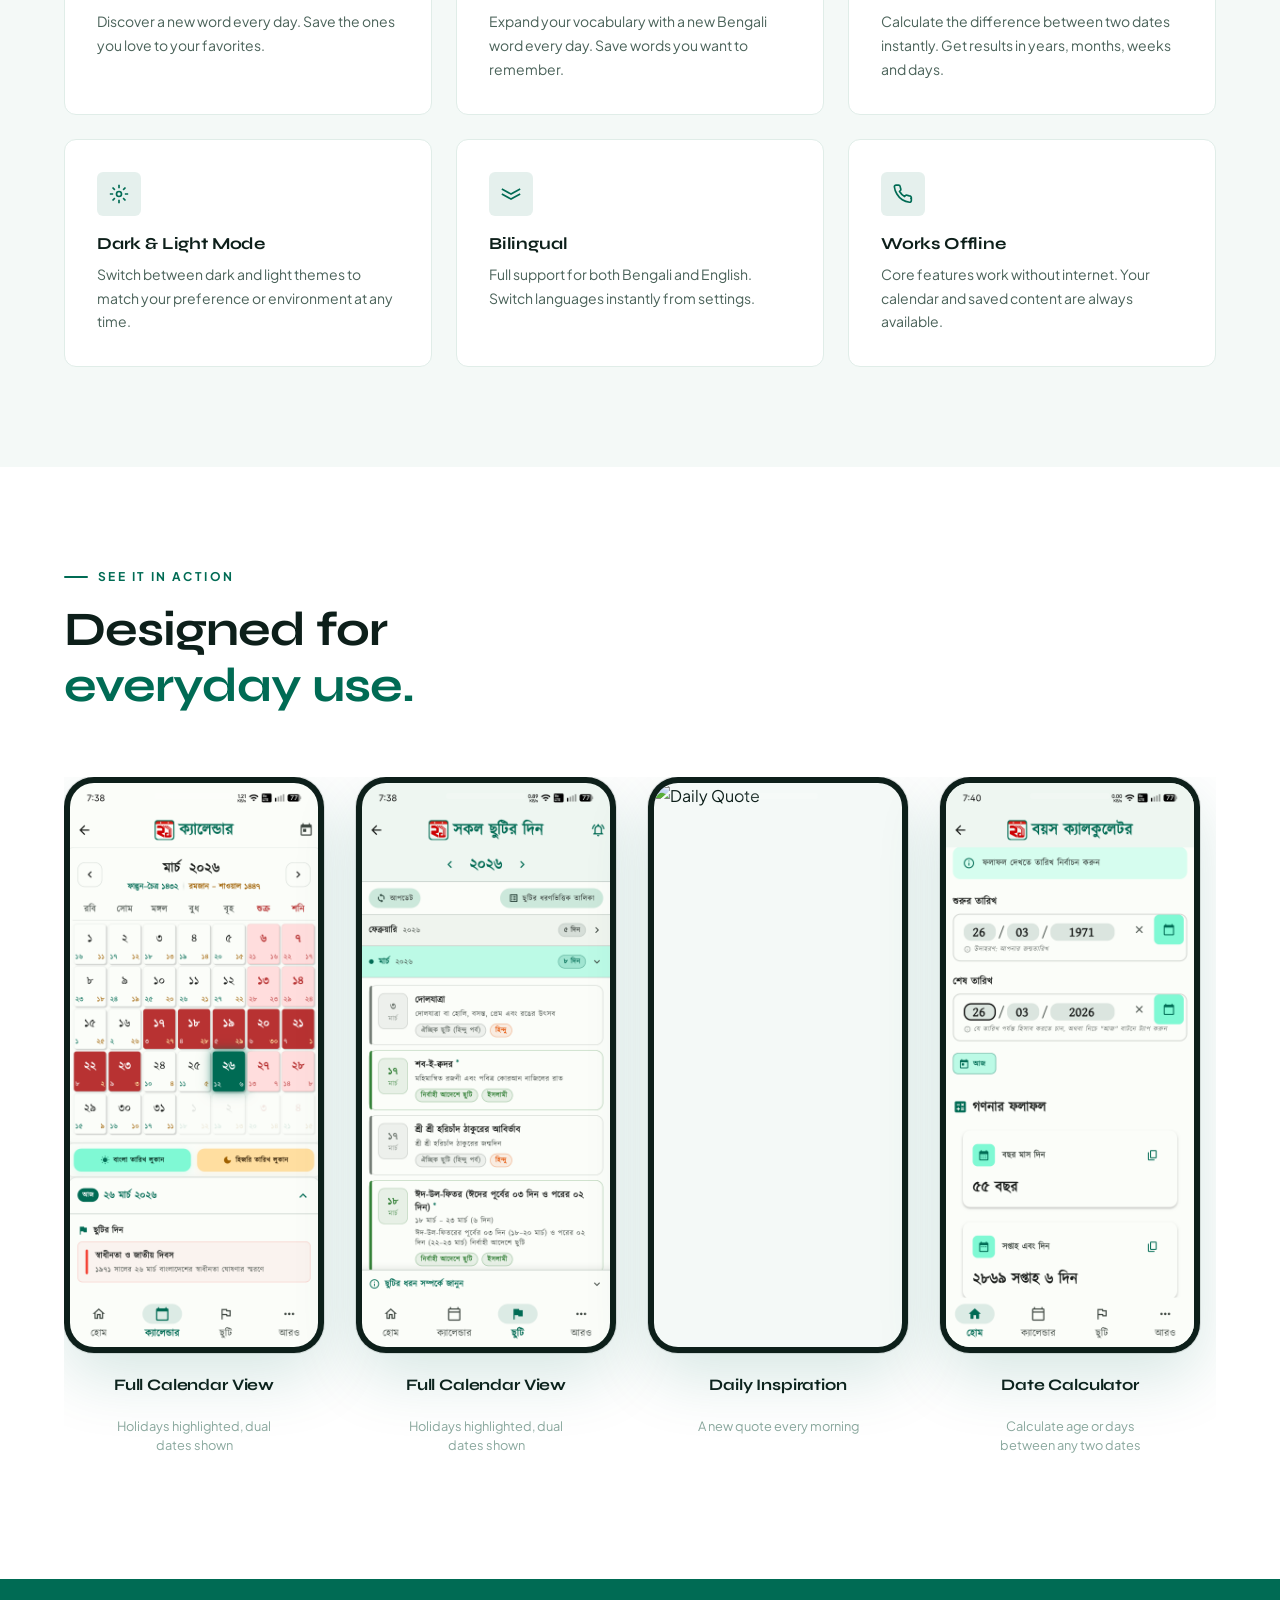
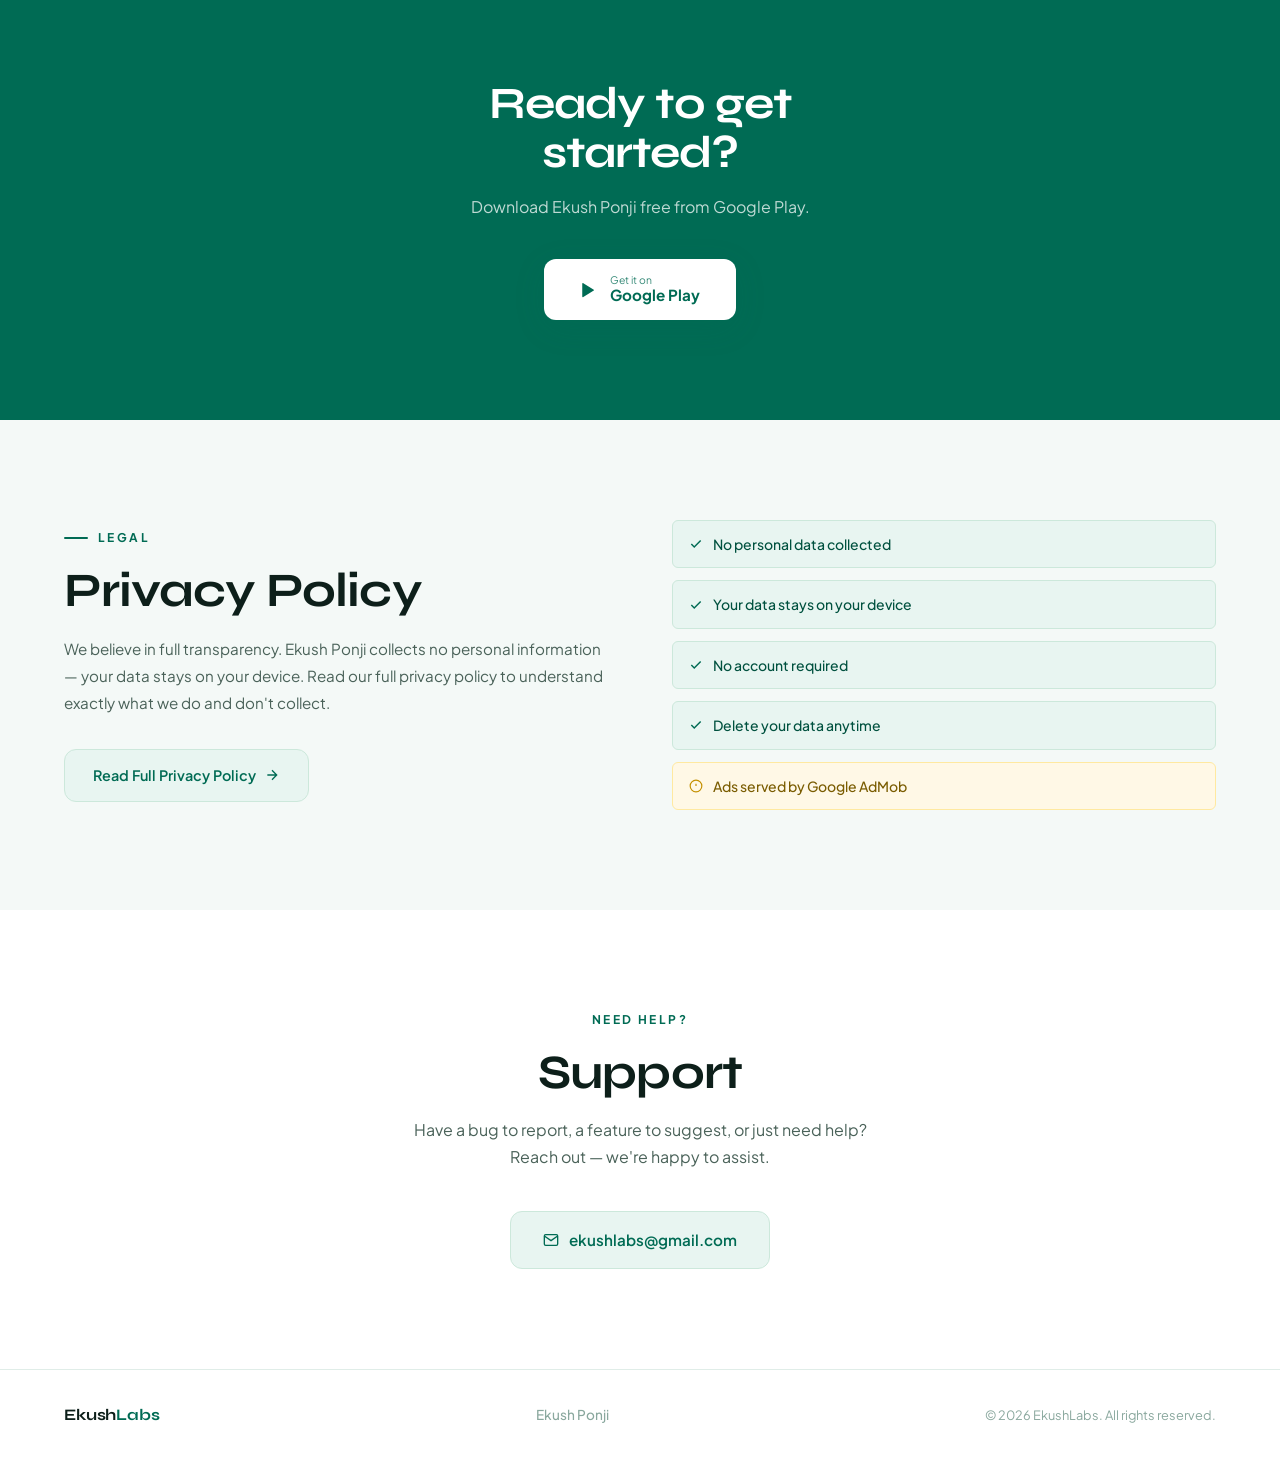
==== commit 1cf7e298: "Update index.html" ====
--- a/index.html
+++ b/index.html
@@ -188,8 +188,8 @@
             <path d="M21 15a2 2 0 0 1-2 2H7l-4 4V5a2 2 0 0 1 2-2h14a2 2 0 0 1 2 2z" />
           </svg>
         </div>
-        <h3 class="feature-title">Daily Quotes</h3>
-        <p class="feature-desc">Start your day with an inspiring quote. Save your favourites to revisit anytime.</p>
+        <h3 class="feature-title">Daily Words</h3>
+        <p class="feature-desc">Discover a new word every day. Save the ones you love to your favorites.</p>
       </div>
 
       <div class="feature-card reveal">
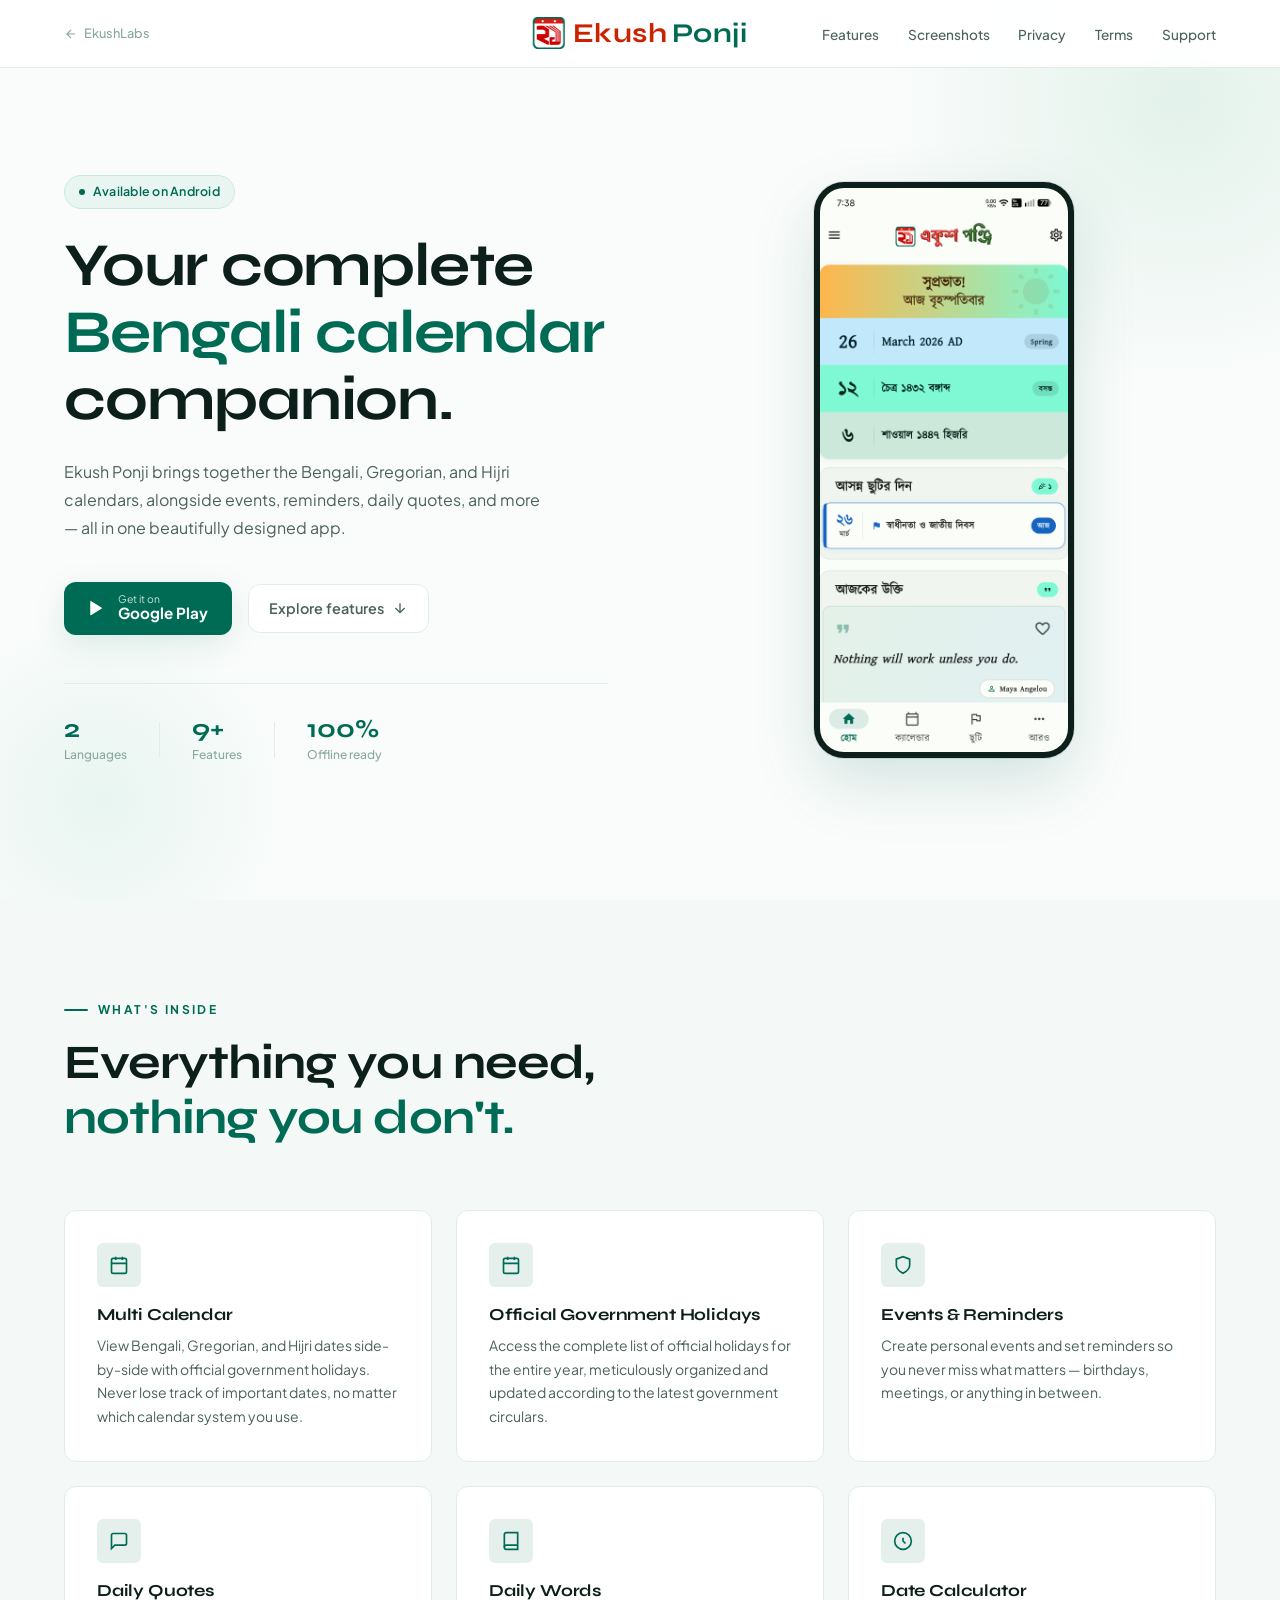
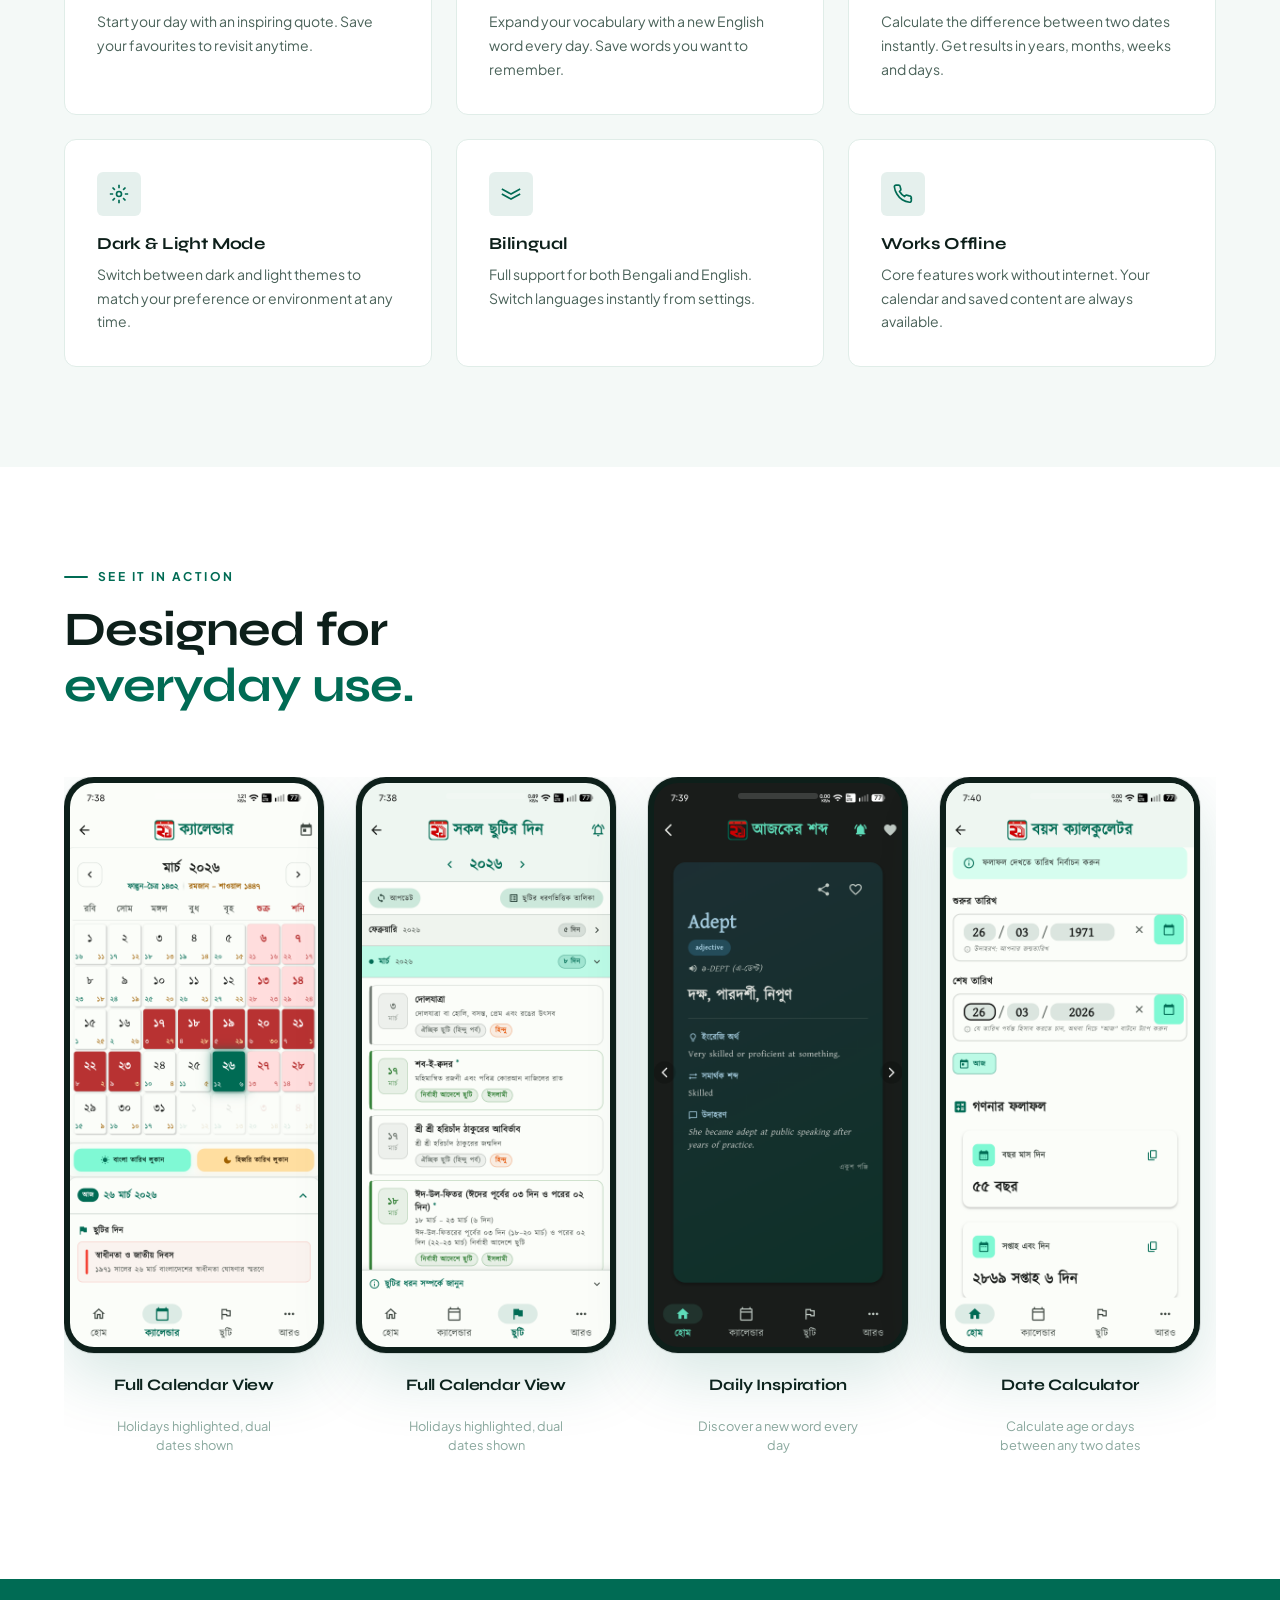
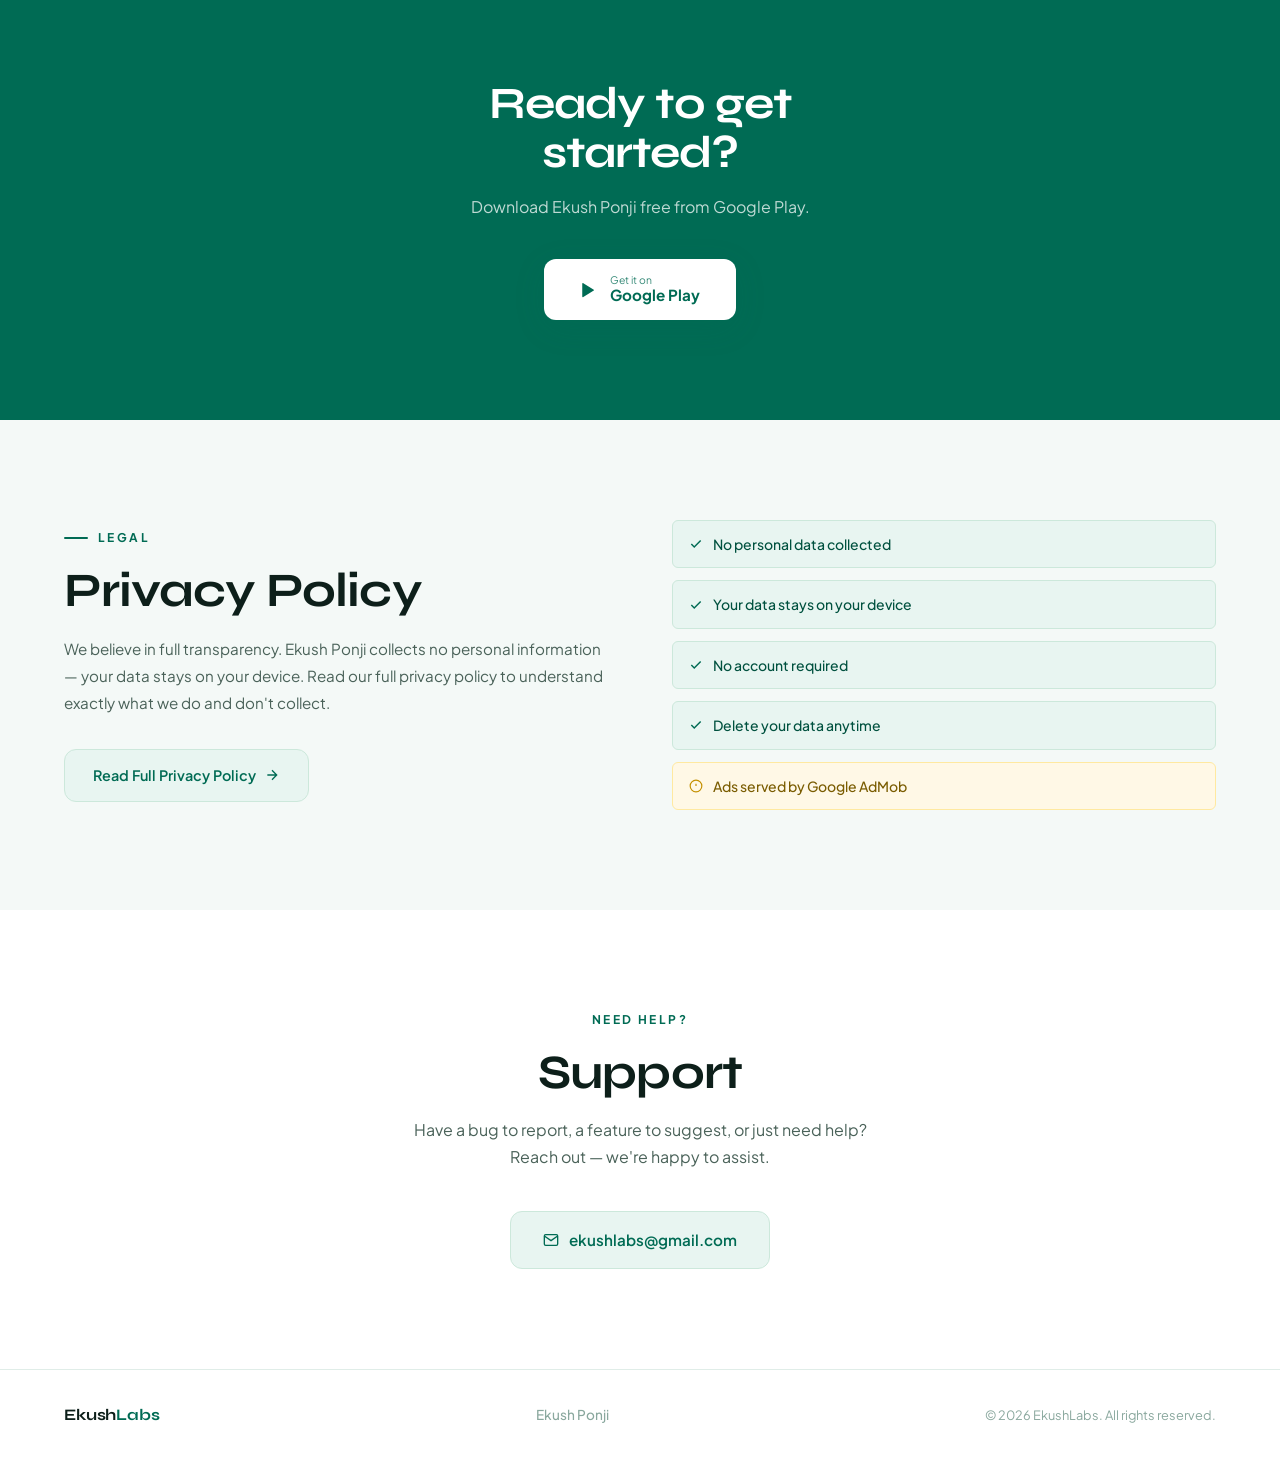
==== commit 6a7d5a23: "fix" ====
--- a/index.html
+++ b/index.html
@@ -188,8 +188,8 @@
             <path d="M21 15a2 2 0 0 1-2 2H7l-4 4V5a2 2 0 0 1 2-2h14a2 2 0 0 1 2 2z" />
           </svg>
         </div>
-        <h3 class="feature-title">Daily Words</h3>
-        <p class="feature-desc">Discover a new word every day. Save the ones you love to your favorites.</p>
+        <h3 class="feature-title">Daily Quotes</h3>
+        <p class="feature-desc">Start your day with an inspiring quote. Save your favourites to revisit anytime.</p>
       </div>
 
       <div class="feature-card reveal">
@@ -200,7 +200,7 @@
           </svg>
         </div>
         <h3 class="feature-title">Daily Words</h3>
-        <p class="feature-desc">Expand your vocabulary with a new Bengali word every day. Save words you want to
+        <p class="feature-desc">Expand your vocabulary with a new English word every day. Save words you want to
           remember.</p>
       </div>
 
@@ -287,11 +287,11 @@
       <div class="screenshot-item reveal">
         <div class="phone-mockup">
           <div class="phone-screen">
-            <img src="assets/screenshots/4_daily_quotes.png" alt="Daily Quote" />
+            <img src="assets/screenshots/4_daily_words.png" alt="Daily Words" />
           </div>
         </div>
         <p class="screenshot-caption">Daily Inspiration</p>
-        <p class="screenshot-desc">A new quote every morning</p>
+        <p class="screenshot-desc">Discover a new word every day</p>
       </div>
 
       <div class="screenshot-item reveal">
